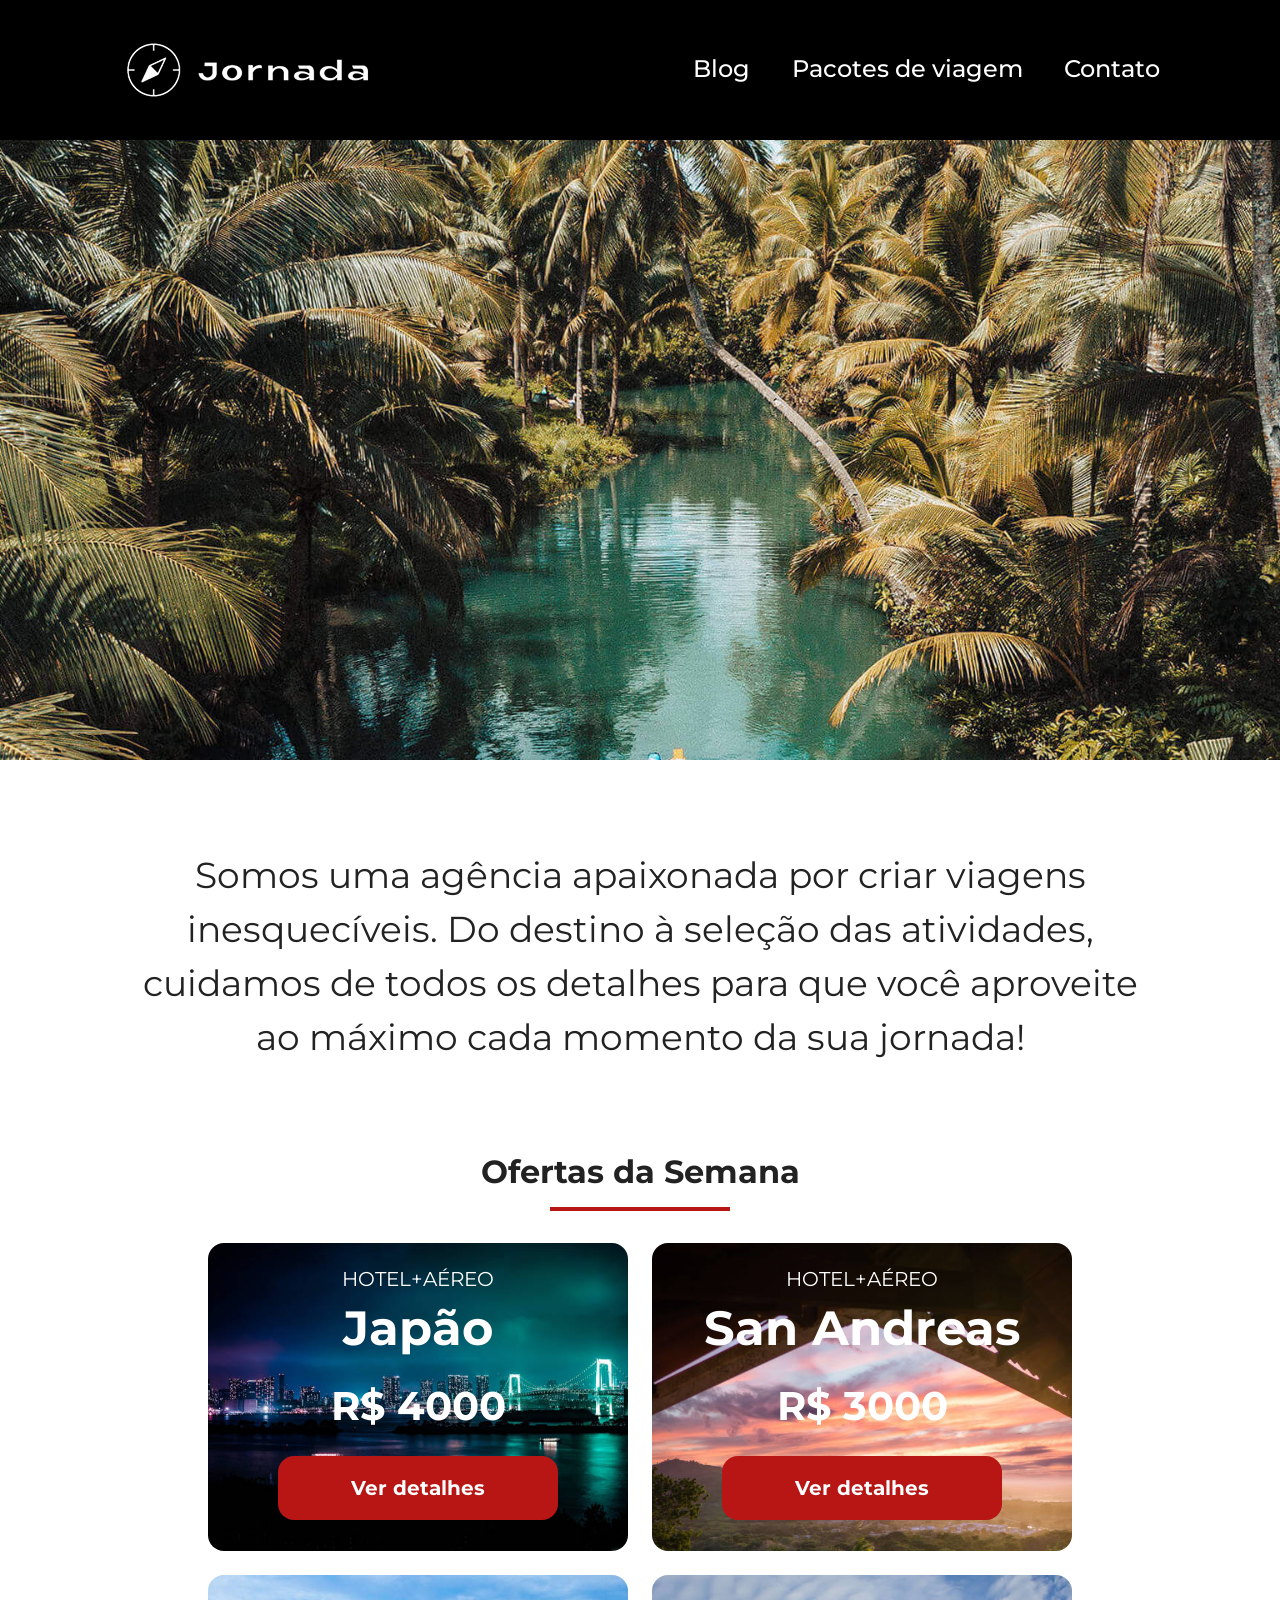
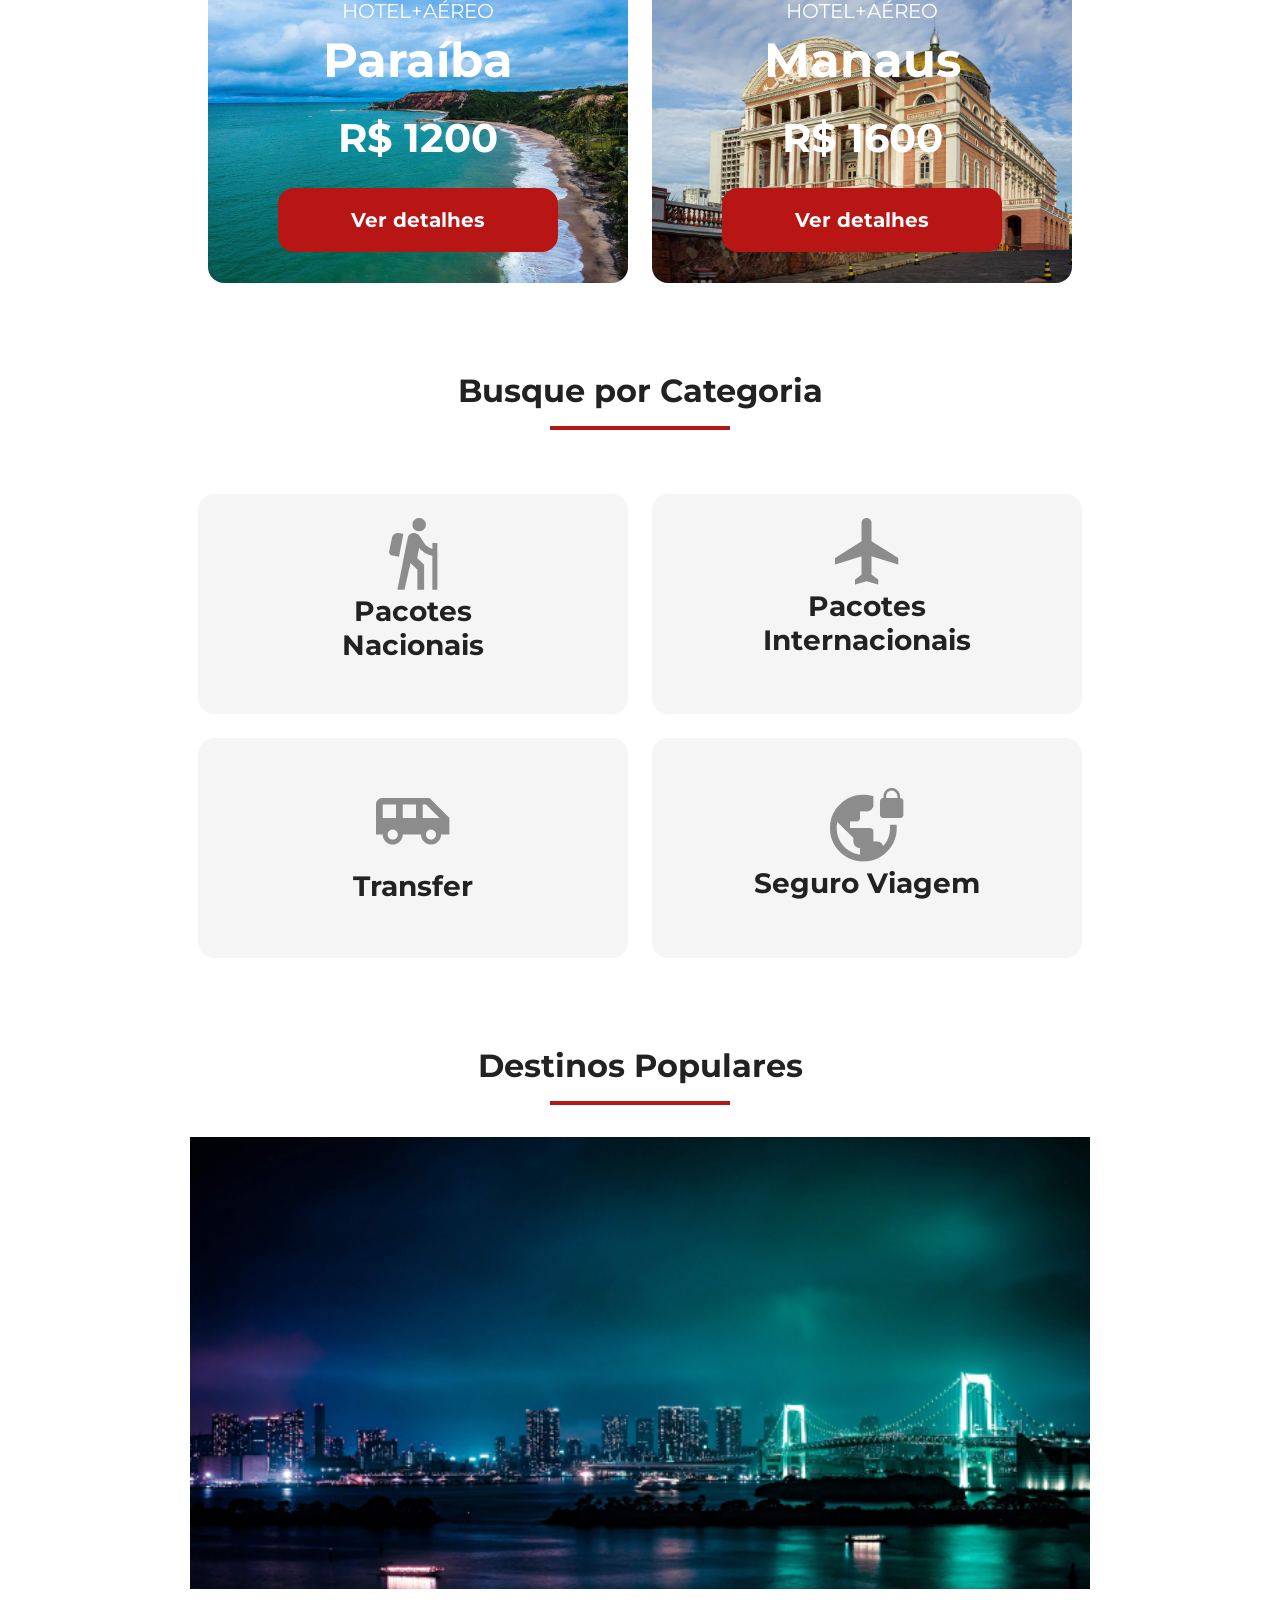
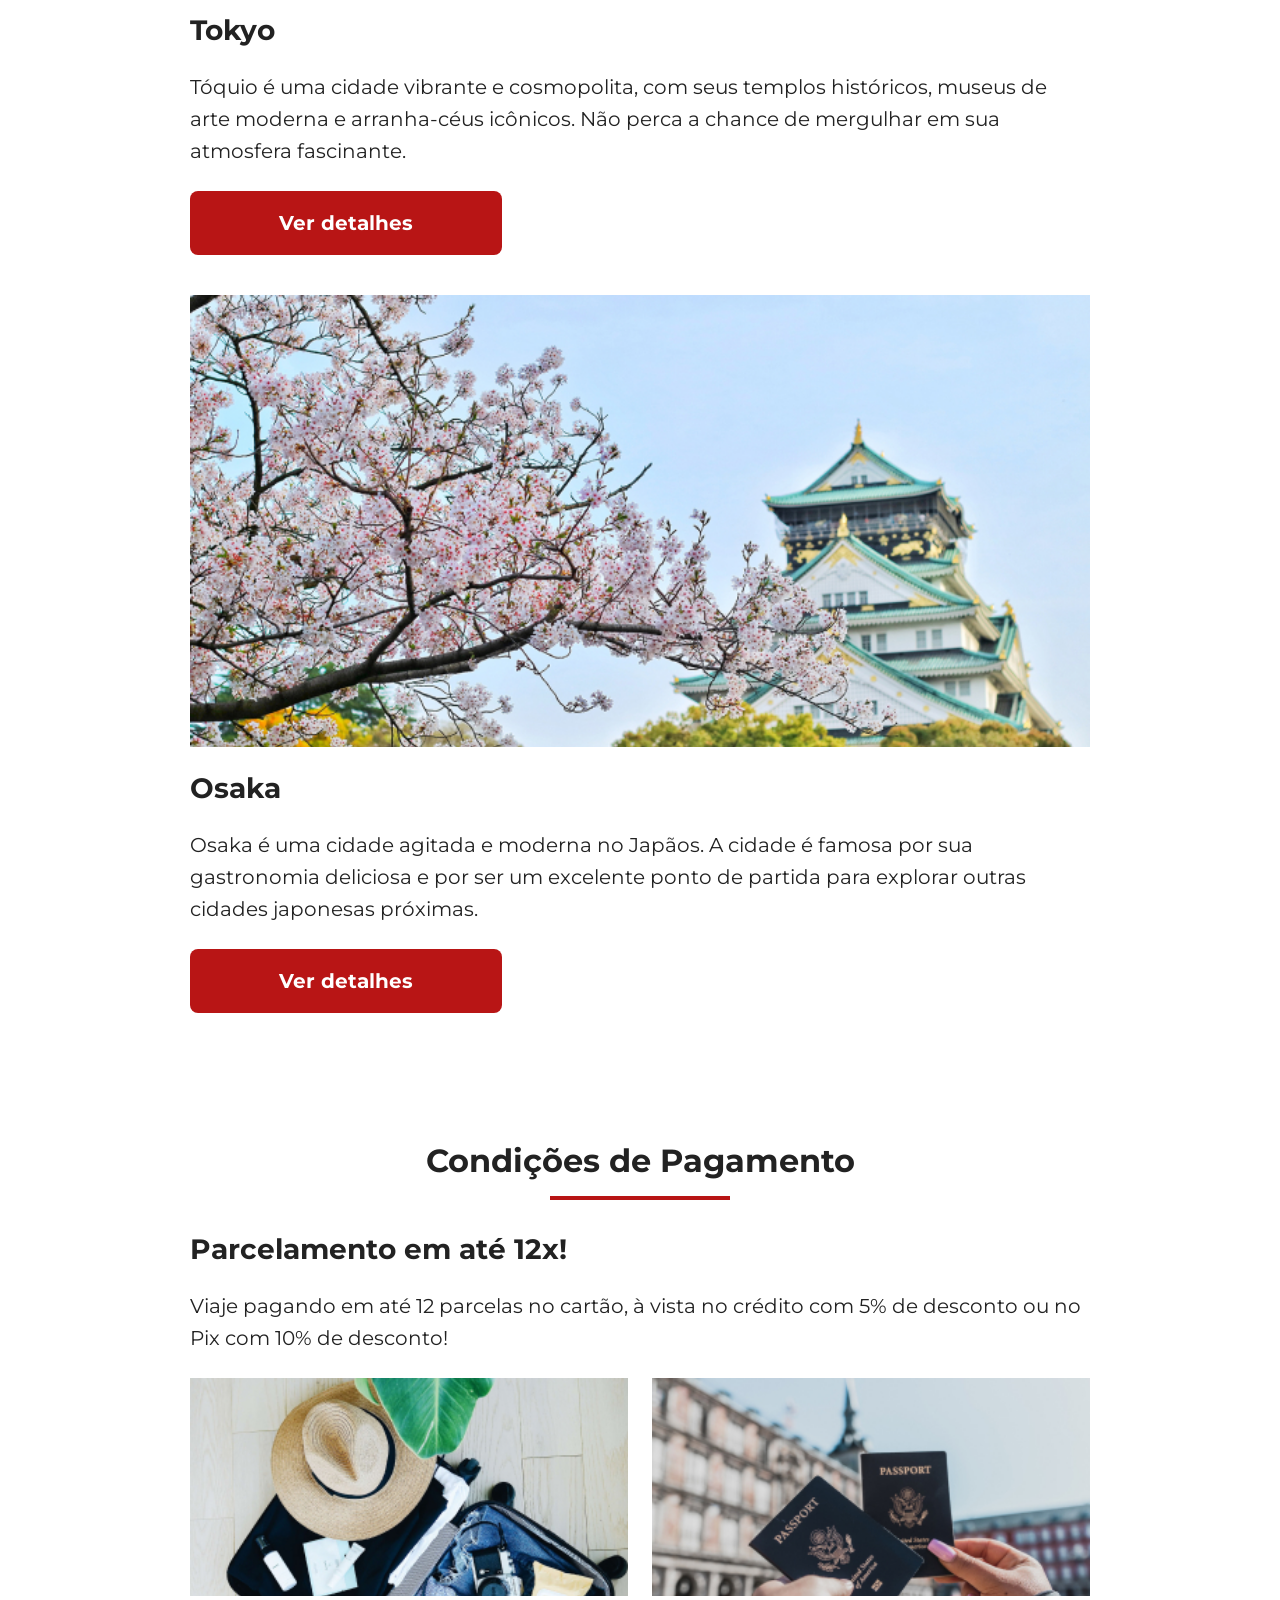
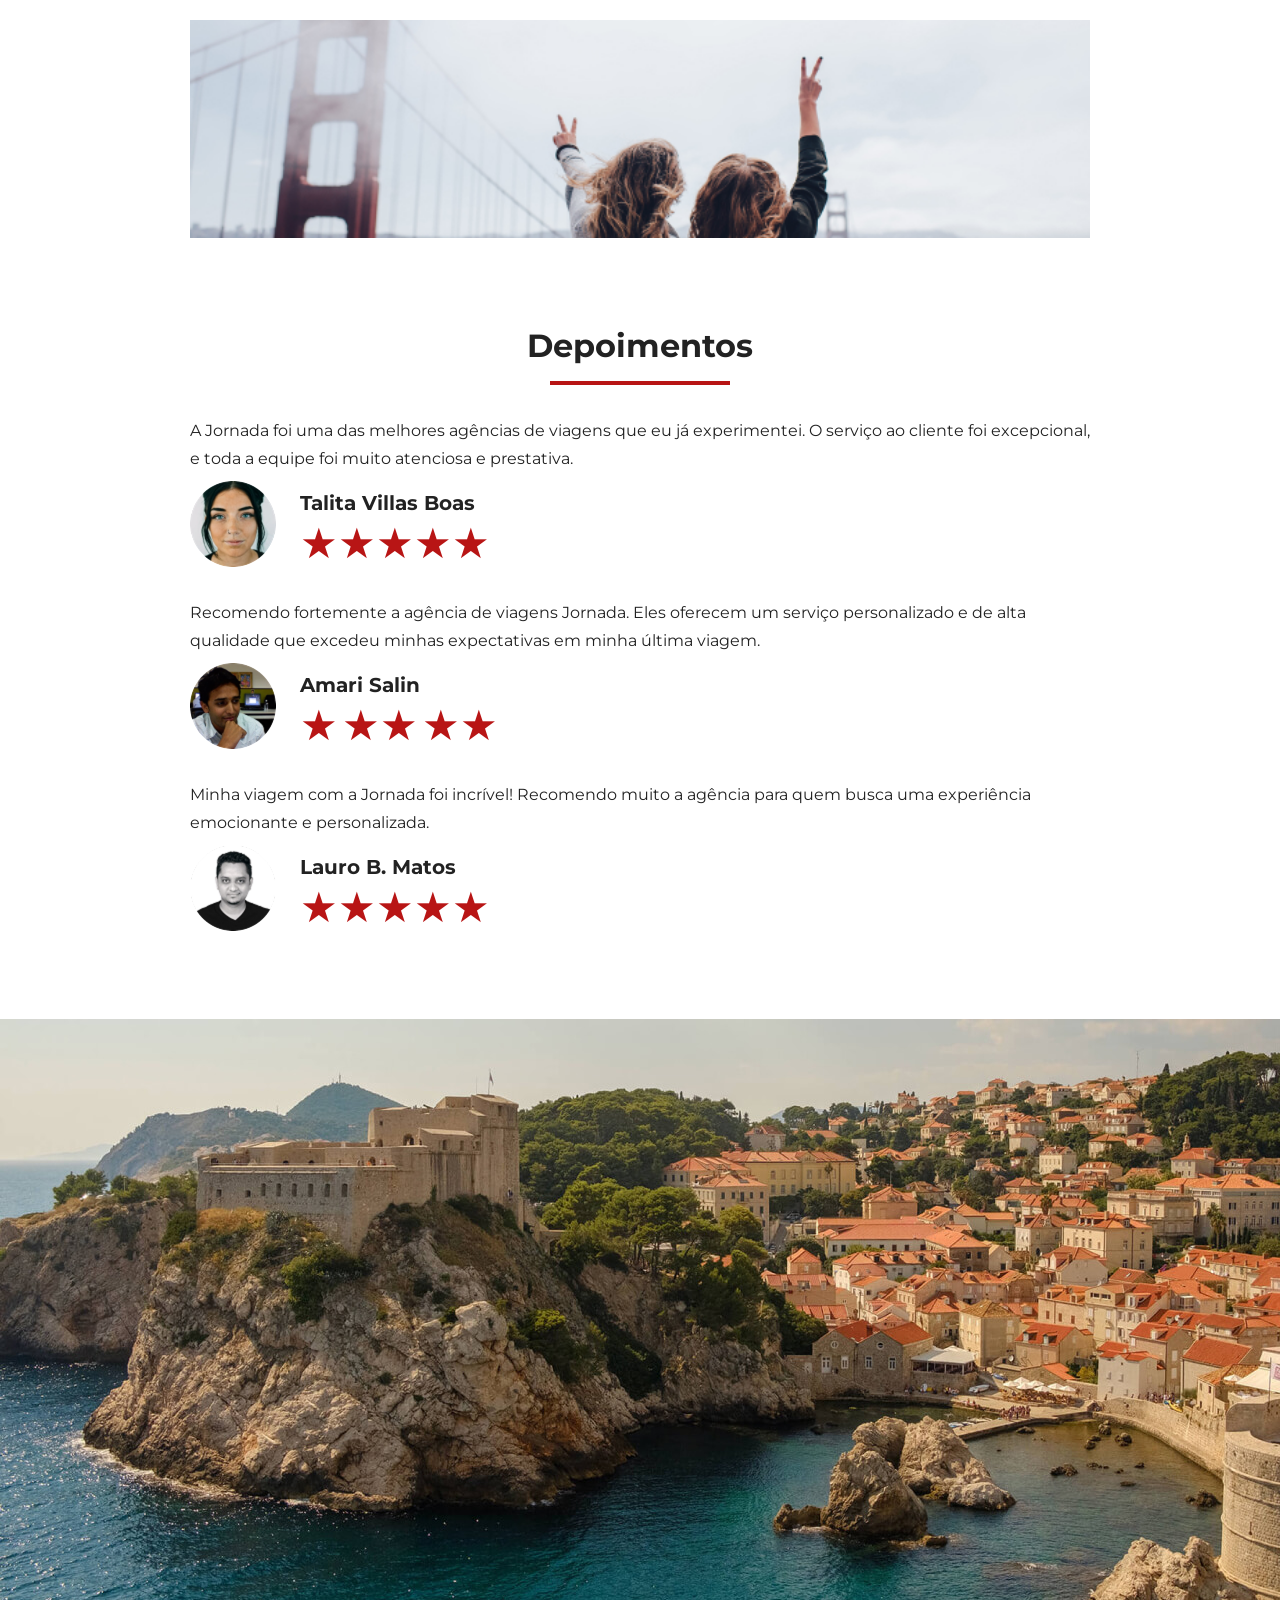
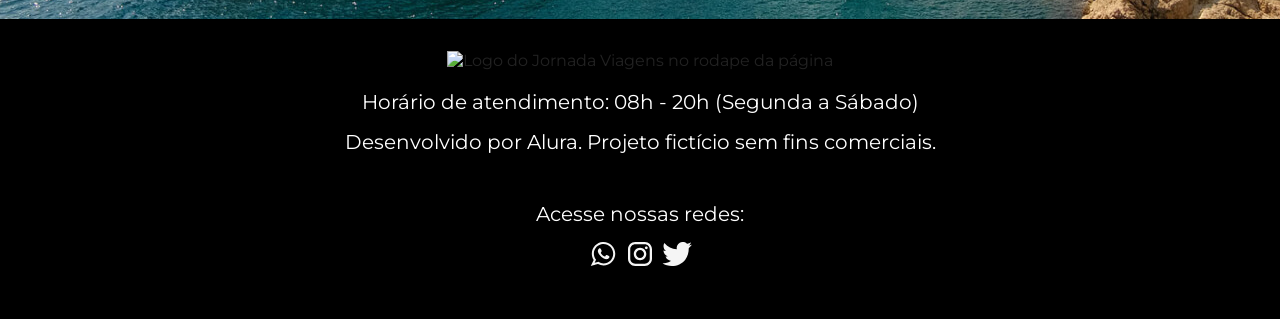
==== index.html @ 5ff38dbf "Adiciona melhorias de acessibilidade" ====
<!doctype html>
<html lang="pt-br">
  <head>
    <meta charset="UTF-8" />
    <meta name="viewport" content="width=device-width, initial-scale=1.0" />
    <link rel="stylesheet" href="./css/style.css" />
    <title>Jornada Viagens</title>
  </head>
  <body>
    <main>    <header class="main-header">
      <a class="logo" href="index.html" title="Voltar para a página inicial">
        <img
          class="img-mobile"
          src="img/bussola-jornada-branca.png"
          alt="Bussola do logo Jornada Viagens na cor branca"
        />
        <img
          class="img-desktop"
          src="img/bussola-texto-jornada-branco.png"
          alt="Logo Jornada Viagens na cor branca"
        />
      </a>
      <div class="navigation-menu">
        <label for="menu"><img src="img/menu.png" alt="menu" /></label>
        <input type="checkbox" id="menu" hidden />
        <nav>
          <ul class="list-links">
            <li>
              <a href="blog.html" target="_blank" title="Acessar Blog">Blog</a>
            </li>
            <li>
              <a
                href="pacotes.html"
                title="Acessar Pacotes de viagem"
                target="_blank"
                >Pacotes de viagem</a
              >
            </li>
            <li>
              <a href="contato.html" title="Acessar contato" target="_blank"
                >Contato</a
              >
            </li>
          </ul>
        </nav>
      </div>
    </header>
    <section class="hero">
      <div class="hero-img"></div>
      <h2>
        Somos uma agência apaixonada por criar viagens inesquecíveis. Do destino
        à seleção das atividades, cuidamos de todos os detalhes para que você
        aproveite ao máximo cada momento da sua jornada!
      </h2>
    </section>
    <section class="offers">
      <div class="section-title">
        <h2>Ofertas da Semana</h2>
        <hr />
      </div>
      <div class="offers-cards">
        <article class="card japao">
          <header>
            <p>HOTEL+AÉREO</p>
            <h3>
              Japão <br />
              <span>R$ 4000</span>
            </h3>
          </header>
          <footer>
            <a href="#" class="button">Ver detalhes</a>
          </footer>
        </article>
        <article class="card san-andreas">
          <header>
            <p>HOTEL+AÉREO</p>
            <h3>
              San Andreas <br />
              <span>R$ 3000</span>
            </h3>
          </header>
          <footer>
            <a href="#" class="button">Ver detalhes</a>
          </footer>
        </article>
        <article class="card paraiba">
          <header>
            <p>HOTEL+AÉREO</p>
            <h3>
              Paraíba<br />
              <span>R$ 1200</span>
            </h3>
          </header>
          <footer>
            <a href="#" class="button">Ver detalhes</a>
          </footer>
        </article>
        <article class="card manaus">
          <header>
            <p>HOTEL+AÉREO</p>
            <h3>
              Manaus<br />
              <span>R$ 1600</span>
            </h3>
          </header>
          <footer>
            <a href="#" class="button">Ver detalhes</a>
          </footer>
        </article>
      </div>
    </section>
    <section class="categories">
      <div class="section-title">
        <h2>Busque por Categoria</h2>
        <hr />
      </div>

      <div class="categories-cards">
        <a
          class="card"
          href="#"
          target="_blank"
          title="Busque pela categoria Pacotes Nacionais"
        >
          <img
            src="img/icone-nacionais.png"
            alt="ícone cinza representando uma pessoa fazendo tracking"
          />
          <h3 class="content-title">
            Pacotes<br />
            Nacionais
          </h3>
        </a>

        <a
          class="card"
          href="#"
          target="_blank"
          title="Busque pela categoria Pacotes Internacionais"
        >
          <img
            src="img/icone-internacionais.png"
            alt="ícone cinza representando um avião"
          />
          <h3 class="content-title">
            Pacotes <br />
            Internacionais
          </h3>
        </a>
        <a
          class="card single-line transfer"
          href="#"
          target="_blank"
          title="Busque pela categoria Transfer"
        >
          <img
            src="img/icone-transfer.png"
            alt="ícone cinza representando um ônibus"
          />
          <h3 class="content-title">Transfer</h3>
        </a>
        <a
          class="card single-line"
          href="#"
          target="_blank"
          title="Busque pela categoria Seguro Viagem"
        >
          <img
            src="img/icone-seguro.png"
            alt="ícone cinza representando o planeta terra com um cadeado"
          />
          <h3 class="content-title">Seguro Viagem</h3>
        </a>
      </div>
    </section>
    <section class="destinations">
      <div class="section-title">
        <h2>Destinos Populares</h2>
        <hr />
      </div>
      <div class="destination-items">
        <article class="item">
          <header>
            <div class="img-item tokyo"></div>
            <h3 class="content-title">Tokyo</h3>
          </header>
          <p class="content-text">
            Tóquio é uma cidade vibrante e cosmopolita, com seus templos
            históricos, museus de arte moderna e arranha-céus icônicos. Não
            perca a chance de mergulhar em sua atmosfera fascinante.
          </p>
          <footer>
            <a
              href=""
              class="button"
              target="_blank"
              title="Veja mais detalhes do destino Tokyo"
              >Ver detalhes</a
            >
          </footer>
        </article>
        <article class="item">
          <header>
            <div class="img-item osaka"></div>
            <h3>Osaka</h3>
          </header>
          <p>
            Osaka é uma cidade agitada e moderna no Japãos. A cidade é famosa
            por sua gastronomia deliciosa e por ser um excelente ponto de
            partida para explorar outras cidades japonesas próximas.
          </p>
          <footer>
            <a
              href=""
              class="button"
              target="_blank"
              title="Veja mais detalhes do destino Osaka"
              >Ver detalhes</a
            >
          </footer>
        </article>
      </div>
    </section>
    <section class="payments">
      <div class="section-title">
        <h2>Condições de Pagamento</h2>
        <hr />
      </div>

      <div class="content-container">
        <div class="text-content">
          <h3 class="content-title">Parcelamento em até 12x!</h3>
          <p class="content-text">
            Viaje pagando em até 12 parcelas no cartão, à vista no crédito com
            5% de desconto ou no Pix com 10% de desconto!
          </p>
        </div>

        <div class="image-gallery">
          <div class="image first"></div>
          <div class="image second"></div>
          <div class="image thirdy colspan-2"></div>
        </div>
      </div>
    </section>
    <section class="testimonial">
      <div class="section-title">
        <h2>Depoimentos</h2>
        <hr />
      </div>

      <div class="testimonial-container">
        <article>
          <header>
            <p>
              A Jornada foi uma das melhores agências de viagens que eu já
              experimentei. O serviço ao cliente foi excepcional, e toda a
              equipe foi muito atenciosa e prestativa.
            </p>
          </header>
          <footer>
            <img
              src="img/avatar-talita.png"
              alt="Imagem de perfil da cliente Talita Villas Boas"
            />
            <div class="profile-content">
              <h3>Talita Villas Boas</h3>
              <div class="rating">
                <span class="star">★</span><span class="star">★</span
                ><span class="star">★</span><span class="star">★</span
                ><span class="star">★</span>
              </div>
            </div>
          </footer>
        </article>
        <article>
          <header>
            <p>
              Recomendo fortemente a agência de viagens Jornada. Eles oferecem
              um serviço personalizado e de alta qualidade que excedeu minhas
              expectativas em minha última viagem.
            </p>
          </header>
          <footer>
            <img
              src="img/avatar-amari.png"
              alt="Imagem de perfil do cliente Amari Salin"
            />
            <div class="profile-content">
              <h3>Amari Salin</h3>
              <div class="rating">
                <span class="star">★</span>
                <span class="star">★</span><span class="star">★</span>
                <span class="star">★</span><span class="star">★</span>
              </div>
            </div>
          </footer>
        </article>
        <article>
          <header>
            <p>
              Minha viagem com a Jornada foi incrível! Recomendo muito a agência
              para quem busca uma experiência emocionante e personalizada.
            </p>
          </header>
          <footer>
            <img
              src="img/avatar-lauro.png"
              alt="Imagem de perfil do cliente Lauro B. Matos"
            />
            <div class="profile-content">
              <h3>Lauro B. Matos</h3>
              <div class="rating">
                <span class="star">★</span><span class="star">★</span
                ><span class="star">★</span><span class="star">★</span
                ><span class="star">★</span>
              </div>
            </div>
          </footer>
        </article>
      </div>
    </section>
    <section class="bottom-hero">
      <div class="hero-img"></div>
    </section></main>

    <footer class="main-footer">
      <div class="footer-content">
        <img
          src="../jornada-viagens/img/footer-logo.png"
          alt="Logo do Jornada Viagens no rodape da página"
        />
        <p>Horário de atendimento: 08h - 20h (Segunda a Sábado)</p>
        <p>Desenvolvido por Alura. Projeto fictício sem fins comerciais.</p>
      </div>
      <div class="footer-social">
        <p>Acesse nossas redes:</p>
        <p>
          <a href="#" target="_blank" title="Entre em contato através do Whatsapp do Jornada Viagens""
            ><img
              src="img/icone-whatsapp.svg"
              alt="Icone do Whatsapp na cor branca"
          /></a>
          <a href="#" target="_blank" title="Acesse o Instagram do Jornada Viagens"
            ><img
              src="img/icone-instagram.svg"
              alt="Icone do Instagram na cor branca"
          /></a>
          <a href="#" target="_blank" title="Acesse o Twitter do Jornada Viagens"
            ><img
              src="img/icone-twitter.svg"
              alt="Icone do Twitter na cor branca"
          /></a>
        </p>
      </div>
    </footer>
  </body>
</html>
---- css/style.css ----
@import url(global.css);
@import url(header.css);
@import url(hero.css);
@import url(offers.css);
@import url(categories.css);
@import url(destinations.css);
@import url(payments.css);
@import url(testimonials.css);
@import url(footer.css);
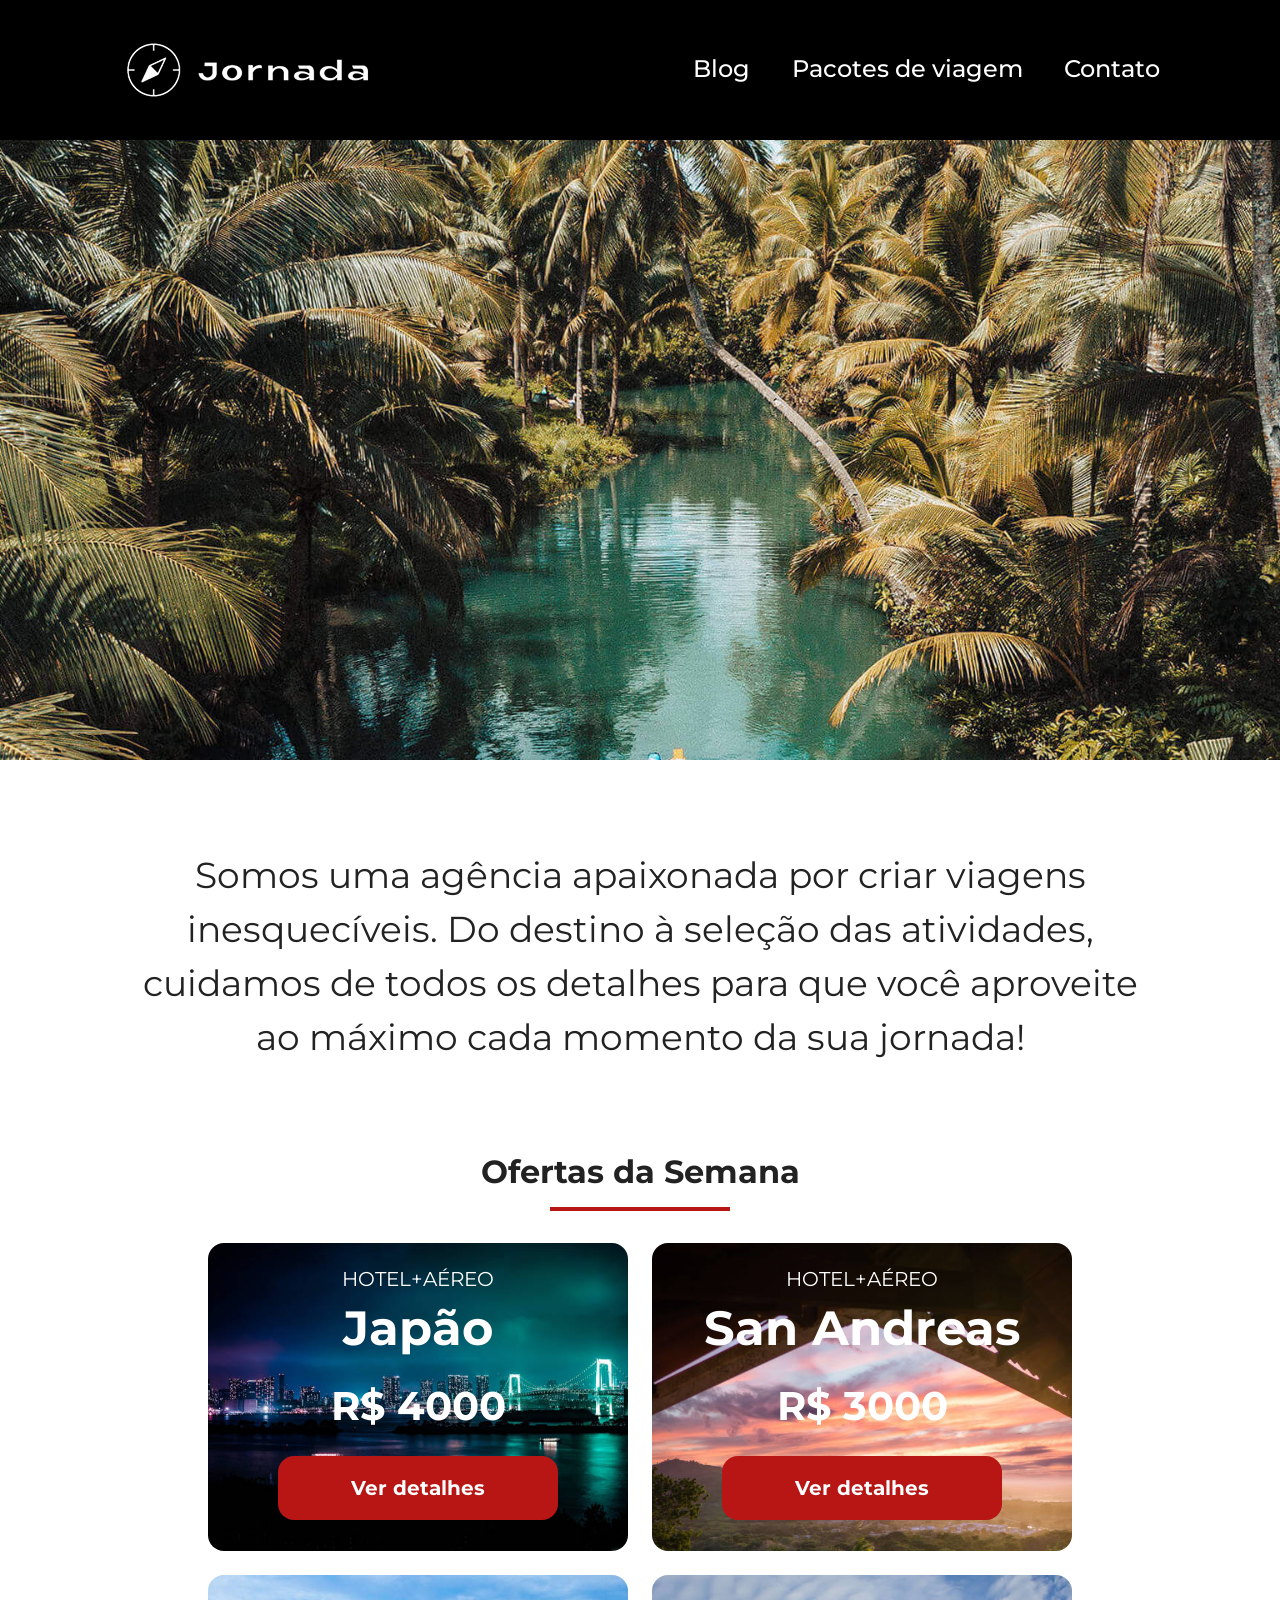
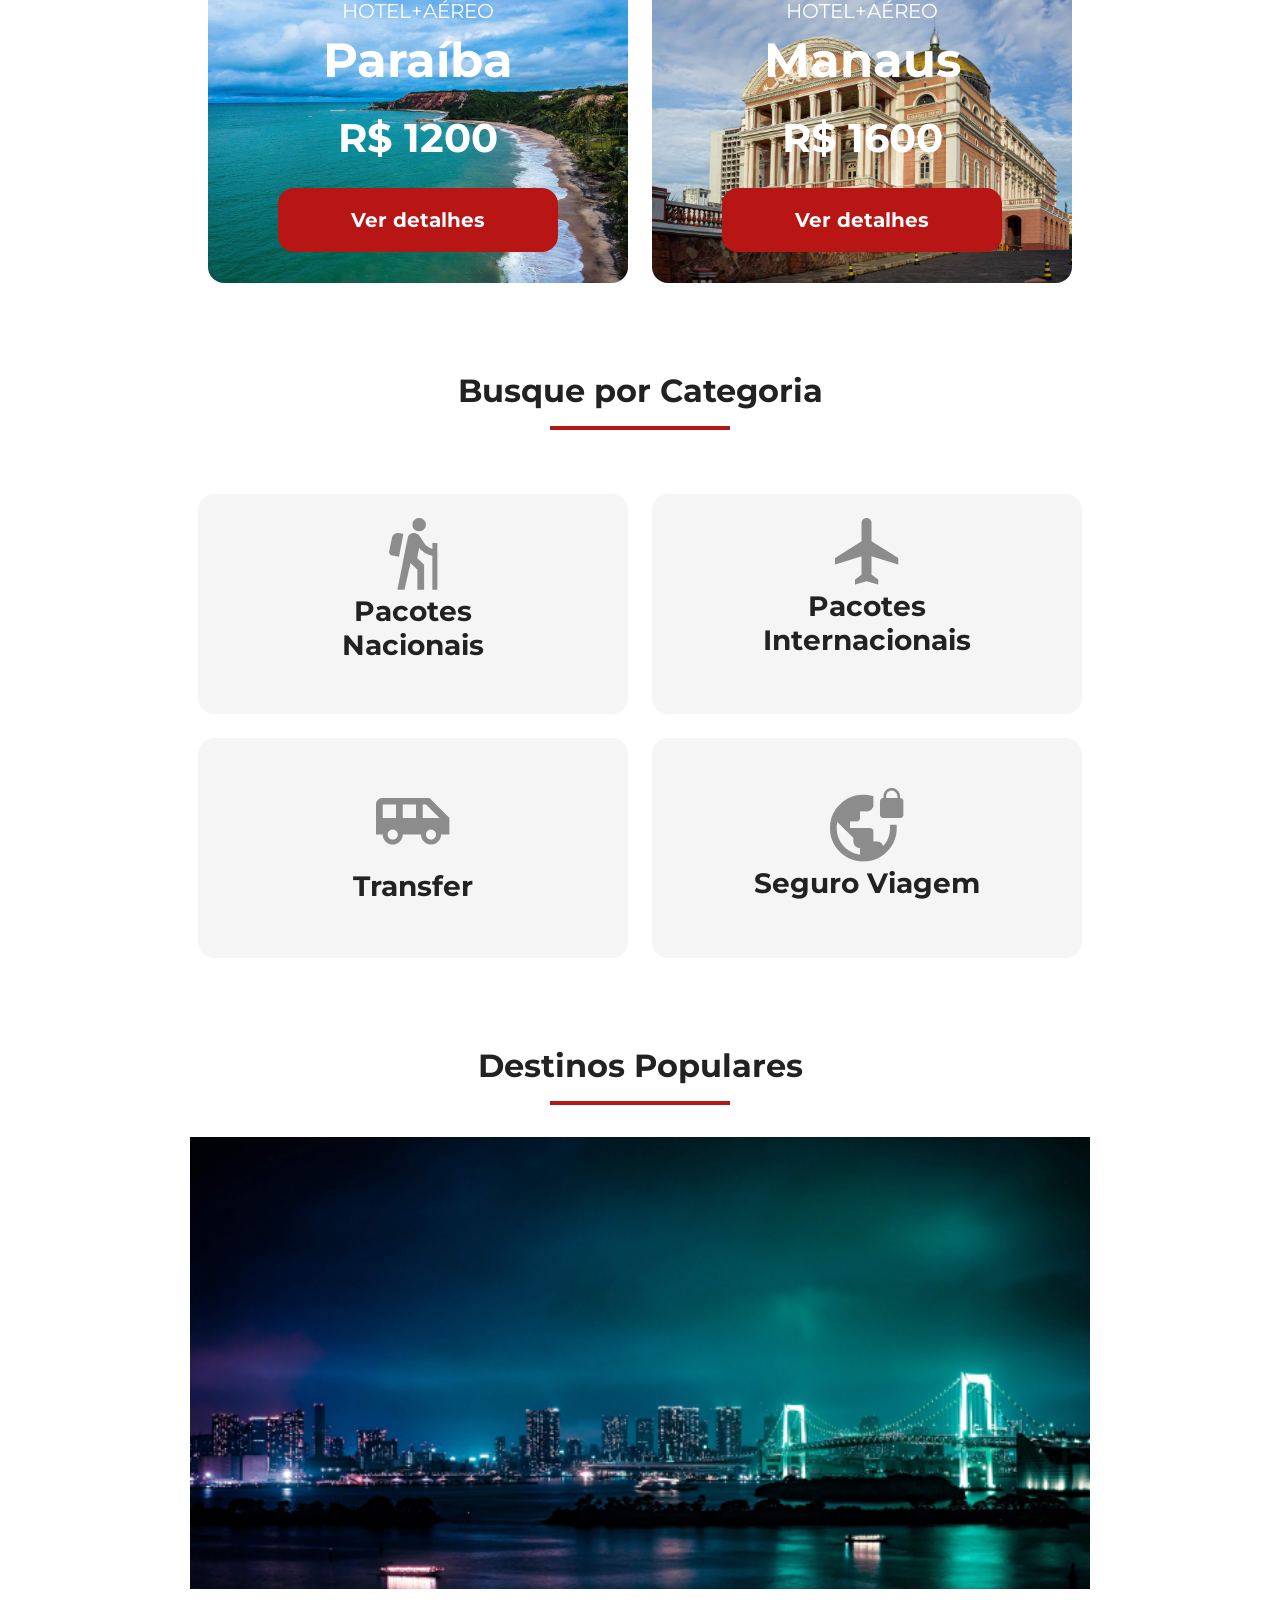
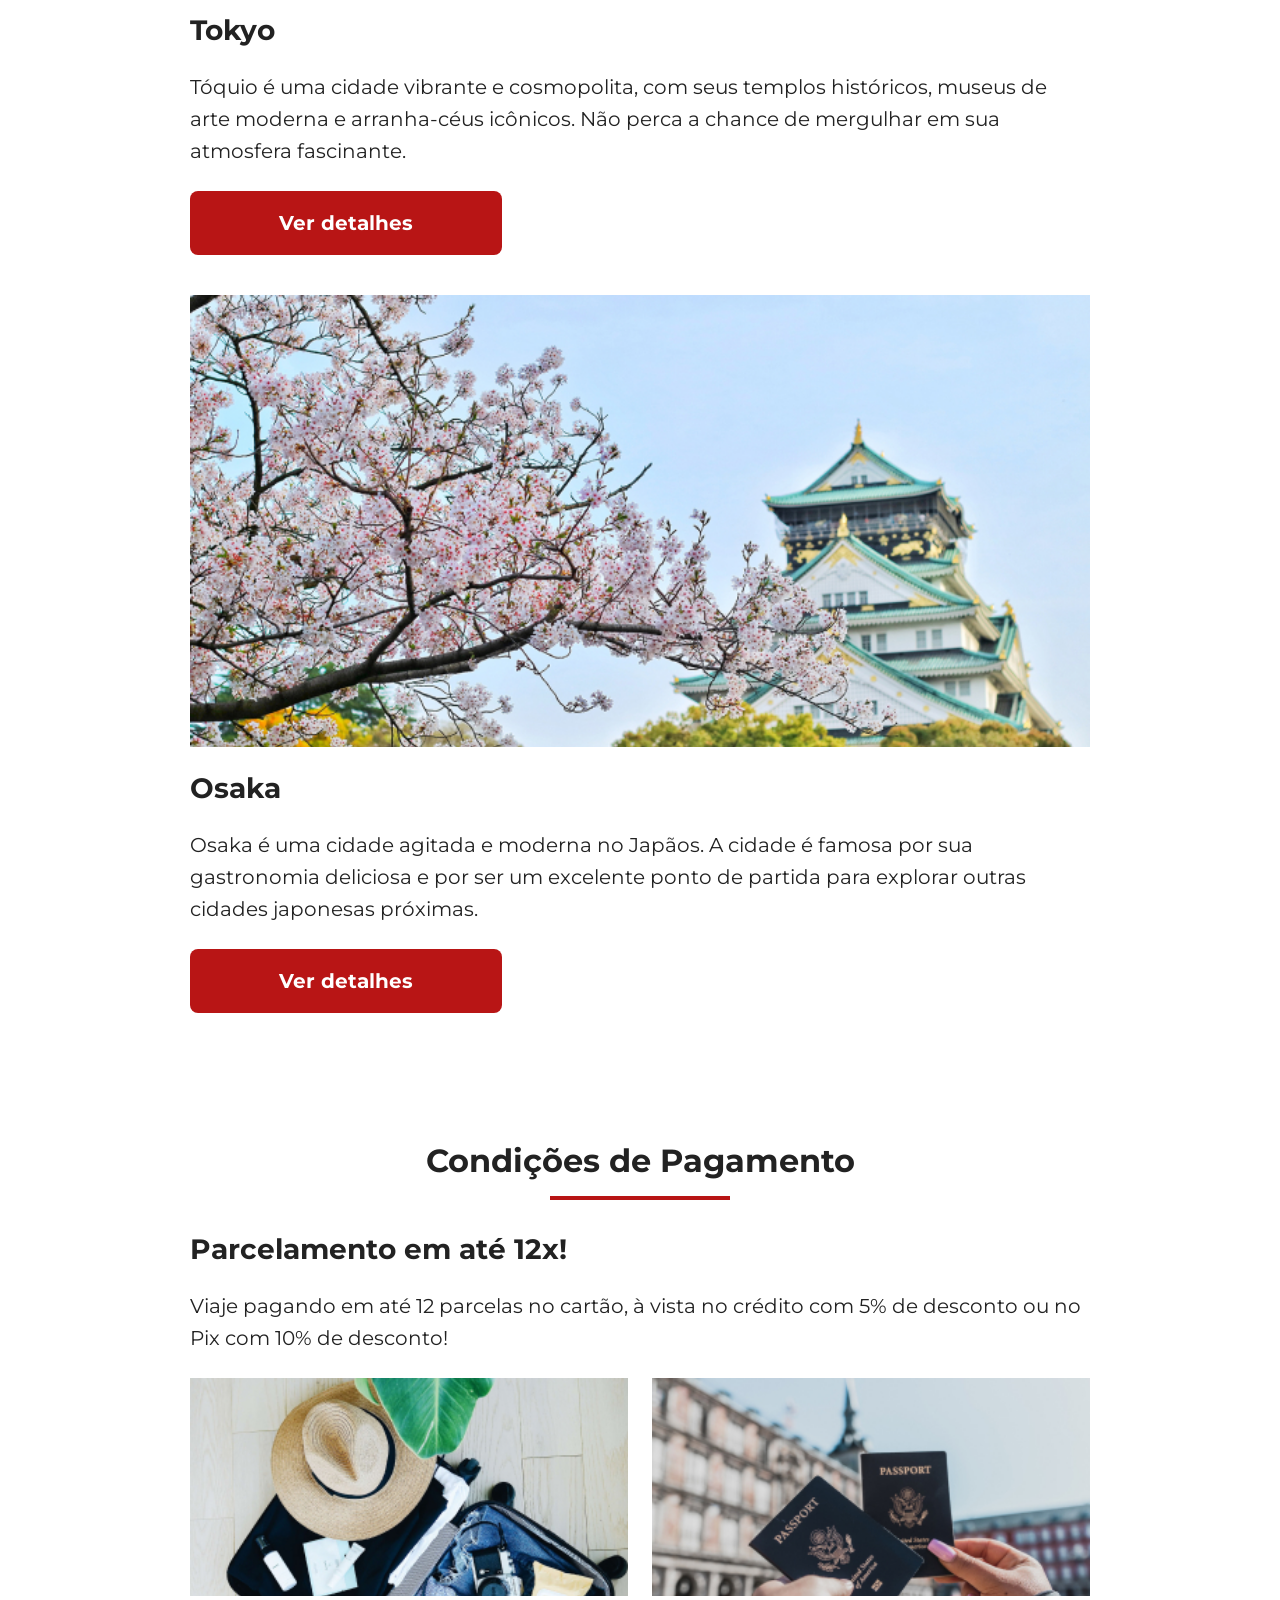
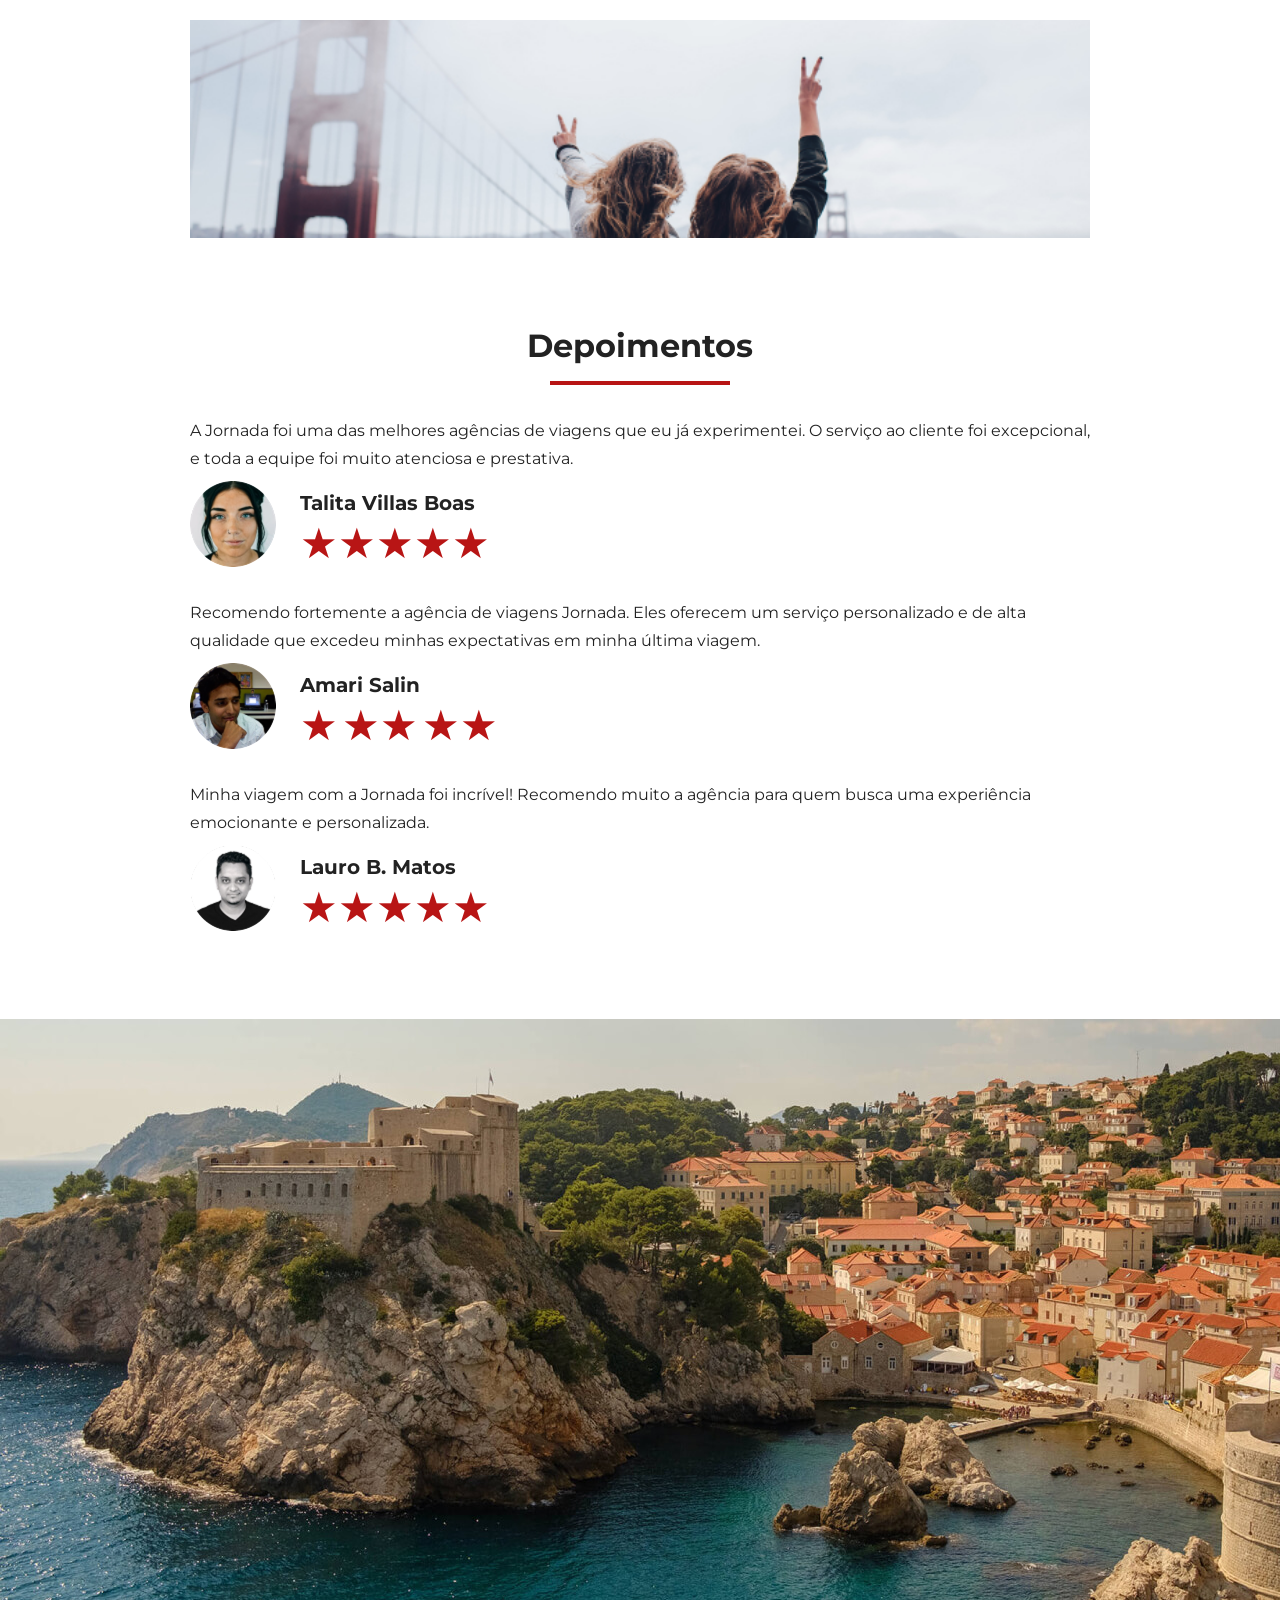
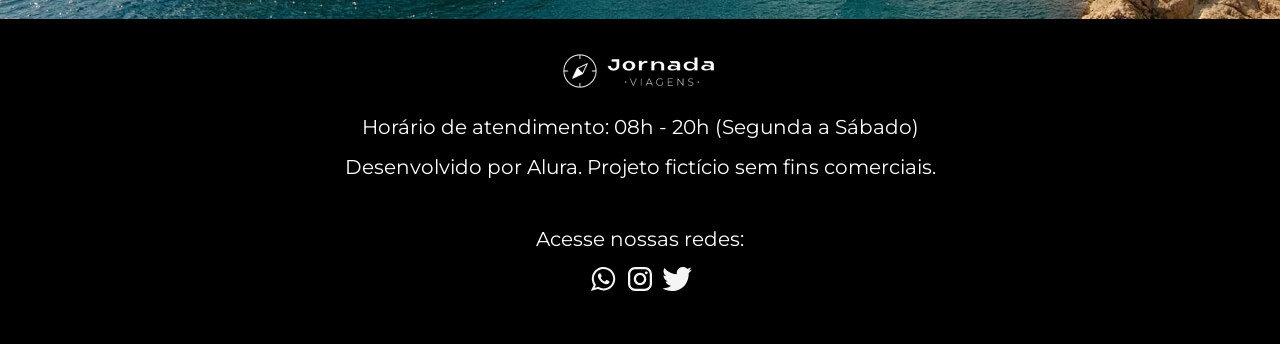
==== commit c914d889: "Corrige url da logo do footer" ====
--- a/index.html
+++ b/index.html
@@ -3,331 +3,352 @@
   <head>
     <meta charset="UTF-8" />
     <meta name="viewport" content="width=device-width, initial-scale=1.0" />
+    <meta
+      name="description"
+      content="Jornada Viagens, uma agência apaixonada por criar viagens inesquecíveis."
+    />
+    <meta name="og:title" content="Jornada Viagens" />
+    <meta
+      name="og:description"
+      content="Jornada Viagens, uma agência apaixonada por criar viagens inesquecíveis."
+    />
+    <meta
+      name="og:image"
+      content="https://leont7.github.io/jornada-viagens/img/footer-logo.png"
+    />
+    <meta name="og:type" content="website" />
+    <meta name="og:url" content="https://leont7.github.io/jornada-viagens" />
+    <link rel="icon" href="favico.svg" type="xml/svg" />
     <link rel="stylesheet" href="./css/style.css" />
     <title>Jornada Viagens</title>
   </head>
   <body>
-    <main>    <header class="main-header">
-      <a class="logo" href="index.html" title="Voltar para a página inicial">
-        <img
-          class="img-mobile"
-          src="img/bussola-jornada-branca.png"
-          alt="Bussola do logo Jornada Viagens na cor branca"
-        />
-        <img
-          class="img-desktop"
-          src="img/bussola-texto-jornada-branco.png"
-          alt="Logo Jornada Viagens na cor branca"
-        />
-      </a>
-      <div class="navigation-menu">
-        <label for="menu"><img src="img/menu.png" alt="menu" /></label>
-        <input type="checkbox" id="menu" hidden />
-        <nav>
-          <ul class="list-links">
-            <li>
-              <a href="blog.html" target="_blank" title="Acessar Blog">Blog</a>
-            </li>
-            <li>
+    <main>
+      <header class="main-header">
+        <a class="logo" href="index.html" title="Voltar para a página inicial">
+          <img
+            class="img-mobile"
+            src="img/bussola-jornada-branca.png"
+            alt="Bussola do logo Jornada Viagens na cor branca"
+          />
+          <img
+            class="img-desktop"
+            src="img/bussola-texto-jornada-branco.png"
+            alt="Logo Jornada Viagens na cor branca"
+          />
+        </a>
+        <div class="navigation-menu">
+          <label for="menu"><img src="img/menu.png" alt="menu" /></label>
+          <input type="checkbox" id="menu" hidden />
+          <nav>
+            <ul class="list-links">
+              <li>
+                <a href="blog.html" target="_blank" title="Acessar Blog"
+                  >Blog</a
+                >
+              </li>
+              <li>
+                <a
+                  href="pacotes.html"
+                  title="Acessar Pacotes de viagem"
+                  target="_blank"
+                  >Pacotes de viagem</a
+                >
+              </li>
+              <li>
+                <a href="contato.html" title="Acessar contato" target="_blank"
+                  >Contato</a
+                >
+              </li>
+            </ul>
+          </nav>
+        </div>
+      </header>
+      <section class="hero">
+        <div class="hero-img"></div>
+        <h2>
+          Somos uma agência apaixonada por criar viagens inesquecíveis. Do
+          destino à seleção das atividades, cuidamos de todos os detalhes para
+          que você aproveite ao máximo cada momento da sua jornada!
+        </h2>
+      </section>
+      <section class="offers">
+        <div class="section-title">
+          <h2>Ofertas da Semana</h2>
+          <hr />
+        </div>
+        <div class="offers-cards">
+          <article class="card japao">
+            <header>
+              <p>HOTEL+AÉREO</p>
+              <h3>
+                Japão <br />
+                <span>R$ 4000</span>
+              </h3>
+            </header>
+            <footer>
+              <a href="#" class="button">Ver detalhes</a>
+            </footer>
+          </article>
+          <article class="card san-andreas">
+            <header>
+              <p>HOTEL+AÉREO</p>
+              <h3>
+                San Andreas <br />
+                <span>R$ 3000</span>
+              </h3>
+            </header>
+            <footer>
+              <a href="#" class="button">Ver detalhes</a>
+            </footer>
+          </article>
+          <article class="card paraiba">
+            <header>
+              <p>HOTEL+AÉREO</p>
+              <h3>
+                Paraíba<br />
+                <span>R$ 1200</span>
+              </h3>
+            </header>
+            <footer>
+              <a href="#" class="button">Ver detalhes</a>
+            </footer>
+          </article>
+          <article class="card manaus">
+            <header>
+              <p>HOTEL+AÉREO</p>
+              <h3>
+                Manaus<br />
+                <span>R$ 1600</span>
+              </h3>
+            </header>
+            <footer>
+              <a href="#" class="button">Ver detalhes</a>
+            </footer>
+          </article>
+        </div>
+      </section>
+      <section class="categories">
+        <div class="section-title">
+          <h2>Busque por Categoria</h2>
+          <hr />
+        </div>
+
+        <div class="categories-cards">
+          <a
+            class="card"
+            href="#"
+            target="_blank"
+            title="Busque pela categoria Pacotes Nacionais"
+          >
+            <img
+              src="img/icone-nacionais.png"
+              alt="ícone cinza representando uma pessoa fazendo tracking"
+            />
+            <h3 class="content-title">
+              Pacotes<br />
+              Nacionais
+            </h3>
+          </a>
+
+          <a
+            class="card"
+            href="#"
+            target="_blank"
+            title="Busque pela categoria Pacotes Internacionais"
+          >
+            <img
+              src="img/icone-internacionais.png"
+              alt="ícone cinza representando um avião"
+            />
+            <h3 class="content-title">
+              Pacotes <br />
+              Internacionais
+            </h3>
+          </a>
+          <a
+            class="card single-line transfer"
+            href="#"
+            target="_blank"
+            title="Busque pela categoria Transfer"
+          >
+            <img
+              src="img/icone-transfer.png"
+              alt="ícone cinza representando um ônibus"
+            />
+            <h3 class="content-title">Transfer</h3>
+          </a>
+          <a
+            class="card single-line"
+            href="#"
+            target="_blank"
+            title="Busque pela categoria Seguro Viagem"
+          >
+            <img
+              src="img/icone-seguro.png"
+              alt="ícone cinza representando o planeta terra com um cadeado"
+            />
+            <h3 class="content-title">Seguro Viagem</h3>
+          </a>
+        </div>
+      </section>
+      <section class="destinations">
+        <div class="section-title">
+          <h2>Destinos Populares</h2>
+          <hr />
+        </div>
+        <div class="destination-items">
+          <article class="item">
+            <header>
+              <div class="img-item tokyo"></div>
+              <h3 class="content-title">Tokyo</h3>
+            </header>
+            <p class="content-text">
+              Tóquio é uma cidade vibrante e cosmopolita, com seus templos
+              históricos, museus de arte moderna e arranha-céus icônicos. Não
+              perca a chance de mergulhar em sua atmosfera fascinante.
+            </p>
+            <footer>
               <a
-                href="pacotes.html"
-                title="Acessar Pacotes de viagem"
+                href=""
+                class="button"
                 target="_blank"
-                >Pacotes de viagem</a
+                title="Veja mais detalhes do destino Tokyo"
+                >Ver detalhes</a
               >
-            </li>
-            <li>
-              <a href="contato.html" title="Acessar contato" target="_blank"
-                >Contato</a
+            </footer>
+          </article>
+          <article class="item">
+            <header>
+              <div class="img-item osaka"></div>
+              <h3>Osaka</h3>
+            </header>
+            <p>
+              Osaka é uma cidade agitada e moderna no Japãos. A cidade é famosa
+              por sua gastronomia deliciosa e por ser um excelente ponto de
+              partida para explorar outras cidades japonesas próximas.
+            </p>
+            <footer>
+              <a
+                href=""
+                class="button"
+                target="_blank"
+                title="Veja mais detalhes do destino Osaka"
+                >Ver detalhes</a
               >
-            </li>
-          </ul>
-        </nav>
-      </div>
-    </header>
-    <section class="hero">
-      <div class="hero-img"></div>
-      <h2>
-        Somos uma agência apaixonada por criar viagens inesquecíveis. Do destino
-        à seleção das atividades, cuidamos de todos os detalhes para que você
-        aproveite ao máximo cada momento da sua jornada!
-      </h2>
-    </section>
-    <section class="offers">
-      <div class="section-title">
-        <h2>Ofertas da Semana</h2>
-        <hr />
-      </div>
-      <div class="offers-cards">
-        <article class="card japao">
-          <header>
-            <p>HOTEL+AÉREO</p>
-            <h3>
-              Japão <br />
-              <span>R$ 4000</span>
-            </h3>
-          </header>
-          <footer>
-            <a href="#" class="button">Ver detalhes</a>
-          </footer>
-        </article>
-        <article class="card san-andreas">
-          <header>
-            <p>HOTEL+AÉREO</p>
-            <h3>
-              San Andreas <br />
-              <span>R$ 3000</span>
-            </h3>
-          </header>
-          <footer>
-            <a href="#" class="button">Ver detalhes</a>
-          </footer>
-        </article>
-        <article class="card paraiba">
-          <header>
-            <p>HOTEL+AÉREO</p>
-            <h3>
-              Paraíba<br />
-              <span>R$ 1200</span>
-            </h3>
-          </header>
-          <footer>
-            <a href="#" class="button">Ver detalhes</a>
-          </footer>
-        </article>
-        <article class="card manaus">
-          <header>
-            <p>HOTEL+AÉREO</p>
-            <h3>
-              Manaus<br />
-              <span>R$ 1600</span>
-            </h3>
-          </header>
-          <footer>
-            <a href="#" class="button">Ver detalhes</a>
-          </footer>
-        </article>
-      </div>
-    </section>
-    <section class="categories">
-      <div class="section-title">
-        <h2>Busque por Categoria</h2>
-        <hr />
-      </div>
-
-      <div class="categories-cards">
-        <a
-          class="card"
-          href="#"
-          target="_blank"
-          title="Busque pela categoria Pacotes Nacionais"
-        >
-          <img
-            src="img/icone-nacionais.png"
-            alt="ícone cinza representando uma pessoa fazendo tracking"
-          />
-          <h3 class="content-title">
-            Pacotes<br />
-            Nacionais
-          </h3>
-        </a>
-
-        <a
-          class="card"
-          href="#"
-          target="_blank"
-          title="Busque pela categoria Pacotes Internacionais"
-        >
-          <img
-            src="img/icone-internacionais.png"
-            alt="ícone cinza representando um avião"
-          />
-          <h3 class="content-title">
-            Pacotes <br />
-            Internacionais
-          </h3>
-        </a>
-        <a
-          class="card single-line transfer"
-          href="#"
-          target="_blank"
-          title="Busque pela categoria Transfer"
-        >
-          <img
-            src="img/icone-transfer.png"
-            alt="ícone cinza representando um ônibus"
-          />
-          <h3 class="content-title">Transfer</h3>
-        </a>
-        <a
-          class="card single-line"
-          href="#"
-          target="_blank"
-          title="Busque pela categoria Seguro Viagem"
-        >
-          <img
-            src="img/icone-seguro.png"
-            alt="ícone cinza representando o planeta terra com um cadeado"
-          />
-          <h3 class="content-title">Seguro Viagem</h3>
-        </a>
-      </div>
-    </section>
-    <section class="destinations">
-      <div class="section-title">
-        <h2>Destinos Populares</h2>
-        <hr />
-      </div>
-      <div class="destination-items">
-        <article class="item">
-          <header>
-            <div class="img-item tokyo"></div>
-            <h3 class="content-title">Tokyo</h3>
-          </header>
-          <p class="content-text">
-            Tóquio é uma cidade vibrante e cosmopolita, com seus templos
-            históricos, museus de arte moderna e arranha-céus icônicos. Não
-            perca a chance de mergulhar em sua atmosfera fascinante.
-          </p>
-          <footer>
-            <a
-              href=""
-              class="button"
-              target="_blank"
-              title="Veja mais detalhes do destino Tokyo"
-              >Ver detalhes</a
-            >
-          </footer>
-        </article>
-        <article class="item">
-          <header>
-            <div class="img-item osaka"></div>
-            <h3>Osaka</h3>
-          </header>
-          <p>
-            Osaka é uma cidade agitada e moderna no Japãos. A cidade é famosa
-            por sua gastronomia deliciosa e por ser um excelente ponto de
-            partida para explorar outras cidades japonesas próximas.
-          </p>
-          <footer>
-            <a
-              href=""
-              class="button"
-              target="_blank"
-              title="Veja mais detalhes do destino Osaka"
-              >Ver detalhes</a
-            >
-          </footer>
-        </article>
-      </div>
-    </section>
-    <section class="payments">
-      <div class="section-title">
-        <h2>Condições de Pagamento</h2>
-        <hr />
-      </div>
-
-      <div class="content-container">
-        <div class="text-content">
-          <h3 class="content-title">Parcelamento em até 12x!</h3>
-          <p class="content-text">
-            Viaje pagando em até 12 parcelas no cartão, à vista no crédito com
-            5% de desconto ou no Pix com 10% de desconto!
-          </p>
-        </div>
-
-        <div class="image-gallery">
-          <div class="image first"></div>
-          <div class="image second"></div>
-          <div class="image thirdy colspan-2"></div>
-        </div>
-      </div>
-    </section>
-    <section class="testimonial">
-      <div class="section-title">
-        <h2>Depoimentos</h2>
-        <hr />
-      </div>
-
-      <div class="testimonial-container">
-        <article>
-          <header>
-            <p>
-              A Jornada foi uma das melhores agências de viagens que eu já
-              experimentei. O serviço ao cliente foi excepcional, e toda a
-              equipe foi muito atenciosa e prestativa.
+            </footer>
+          </article>
+        </div>
+      </section>
+      <section class="payments">
+        <div class="section-title">
+          <h2>Condições de Pagamento</h2>
+          <hr />
+        </div>
+
+        <div class="content-container">
+          <div class="text-content">
+            <h3 class="content-title">Parcelamento em até 12x!</h3>
+            <p class="content-text">
+              Viaje pagando em até 12 parcelas no cartão, à vista no crédito com
+              5% de desconto ou no Pix com 10% de desconto!
             </p>
-          </header>
-          <footer>
-            <img
-              src="img/avatar-talita.png"
-              alt="Imagem de perfil da cliente Talita Villas Boas"
-            />
-            <div class="profile-content">
-              <h3>Talita Villas Boas</h3>
-              <div class="rating">
-                <span class="star">★</span><span class="star">★</span
-                ><span class="star">★</span><span class="star">★</span
-                ><span class="star">★</span>
+          </div>
+
+          <div class="image-gallery">
+            <div class="image first"></div>
+            <div class="image second"></div>
+            <div class="image thirdy colspan-2"></div>
+          </div>
+        </div>
+      </section>
+      <section class="testimonial">
+        <div class="section-title">
+          <h2>Depoimentos</h2>
+          <hr />
+        </div>
+
+        <div class="testimonial-container">
+          <article>
+            <header>
+              <p>
+                A Jornada foi uma das melhores agências de viagens que eu já
+                experimentei. O serviço ao cliente foi excepcional, e toda a
+                equipe foi muito atenciosa e prestativa.
+              </p>
+            </header>
+            <footer>
+              <img
+                src="img/avatar-talita.png"
+                alt="Imagem de perfil da cliente Talita Villas Boas"
+              />
+              <div class="profile-content">
+                <h3>Talita Villas Boas</h3>
+                <div class="rating">
+                  <span class="star">★</span><span class="star">★</span
+                  ><span class="star">★</span><span class="star">★</span
+                  ><span class="star">★</span>
+                </div>
               </div>
-            </div>
-          </footer>
-        </article>
-        <article>
-          <header>
-            <p>
-              Recomendo fortemente a agência de viagens Jornada. Eles oferecem
-              um serviço personalizado e de alta qualidade que excedeu minhas
-              expectativas em minha última viagem.
-            </p>
-          </header>
-          <footer>
-            <img
-              src="img/avatar-amari.png"
-              alt="Imagem de perfil do cliente Amari Salin"
-            />
-            <div class="profile-content">
-              <h3>Amari Salin</h3>
-              <div class="rating">
-                <span class="star">★</span>
-                <span class="star">★</span><span class="star">★</span>
-                <span class="star">★</span><span class="star">★</span>
+            </footer>
+          </article>
+          <article>
+            <header>
+              <p>
+                Recomendo fortemente a agência de viagens Jornada. Eles oferecem
+                um serviço personalizado e de alta qualidade que excedeu minhas
+                expectativas em minha última viagem.
+              </p>
+            </header>
+            <footer>
+              <img
+                src="img/avatar-amari.png"
+                alt="Imagem de perfil do cliente Amari Salin"
+              />
+              <div class="profile-content">
+                <h3>Amari Salin</h3>
+                <div class="rating">
+                  <span class="star">★</span>
+                  <span class="star">★</span><span class="star">★</span>
+                  <span class="star">★</span><span class="star">★</span>
+                </div>
               </div>
-            </div>
-          </footer>
-        </article>
-        <article>
-          <header>
-            <p>
-              Minha viagem com a Jornada foi incrível! Recomendo muito a agência
-              para quem busca uma experiência emocionante e personalizada.
-            </p>
-          </header>
-          <footer>
-            <img
-              src="img/avatar-lauro.png"
-              alt="Imagem de perfil do cliente Lauro B. Matos"
-            />
-            <div class="profile-content">
-              <h3>Lauro B. Matos</h3>
-              <div class="rating">
-                <span class="star">★</span><span class="star">★</span
-                ><span class="star">★</span><span class="star">★</span
-                ><span class="star">★</span>
+            </footer>
+          </article>
+          <article>
+            <header>
+              <p>
+                Minha viagem com a Jornada foi incrível! Recomendo muito a
+                agência para quem busca uma experiência emocionante e
+                personalizada.
+              </p>
+            </header>
+            <footer>
+              <img
+                src="img/avatar-lauro.png"
+                alt="Imagem de perfil do cliente Lauro B. Matos"
+              />
+              <div class="profile-content">
+                <h3>Lauro B. Matos</h3>
+                <div class="rating">
+                  <span class="star">★</span><span class="star">★</span
+                  ><span class="star">★</span><span class="star">★</span
+                  ><span class="star">★</span>
+                </div>
               </div>
-            </div>
-          </footer>
-        </article>
-      </div>
-    </section>
-    <section class="bottom-hero">
-      <div class="hero-img"></div>
-    </section></main>
+            </footer>
+          </article>
+        </div>
+      </section>
+      <section class="bottom-hero">
+        <div class="hero-img"></div>
+      </section>
+    </main>
 
     <footer class="main-footer">
       <div class="footer-content">
         <img
-          src="../jornada-viagens/img/footer-logo.png"
+          src="img/footer-logo.png"
           alt="Logo do Jornada Viagens no rodape da página"
         />
         <p>Horário de atendimento: 08h - 20h (Segunda a Sábado)</p>
@@ -336,17 +357,26 @@
       <div class="footer-social">
         <p>Acesse nossas redes:</p>
         <p>
-          <a href="#" target="_blank" title="Entre em contato através do Whatsapp do Jornada Viagens""
+          <a
+            href="#"
+            target="_blank"
+            title="Entre em contato através do Whatsapp do Jornada Viagens"
             ><img
               src="img/icone-whatsapp.svg"
               alt="Icone do Whatsapp na cor branca"
           /></a>
-          <a href="#" target="_blank" title="Acesse o Instagram do Jornada Viagens"
+          <a
+            href="#"
+            target="_blank"
+            title="Acesse o Instagram do Jornada Viagens"
             ><img
               src="img/icone-instagram.svg"
               alt="Icone do Instagram na cor branca"
           /></a>
-          <a href="#" target="_blank" title="Acesse o Twitter do Jornada Viagens"
+          <a
+            href="#"
+            target="_blank"
+            title="Acesse o Twitter do Jornada Viagens"
             ><img
               src="img/icone-twitter.svg"
               alt="Icone do Twitter na cor branca"
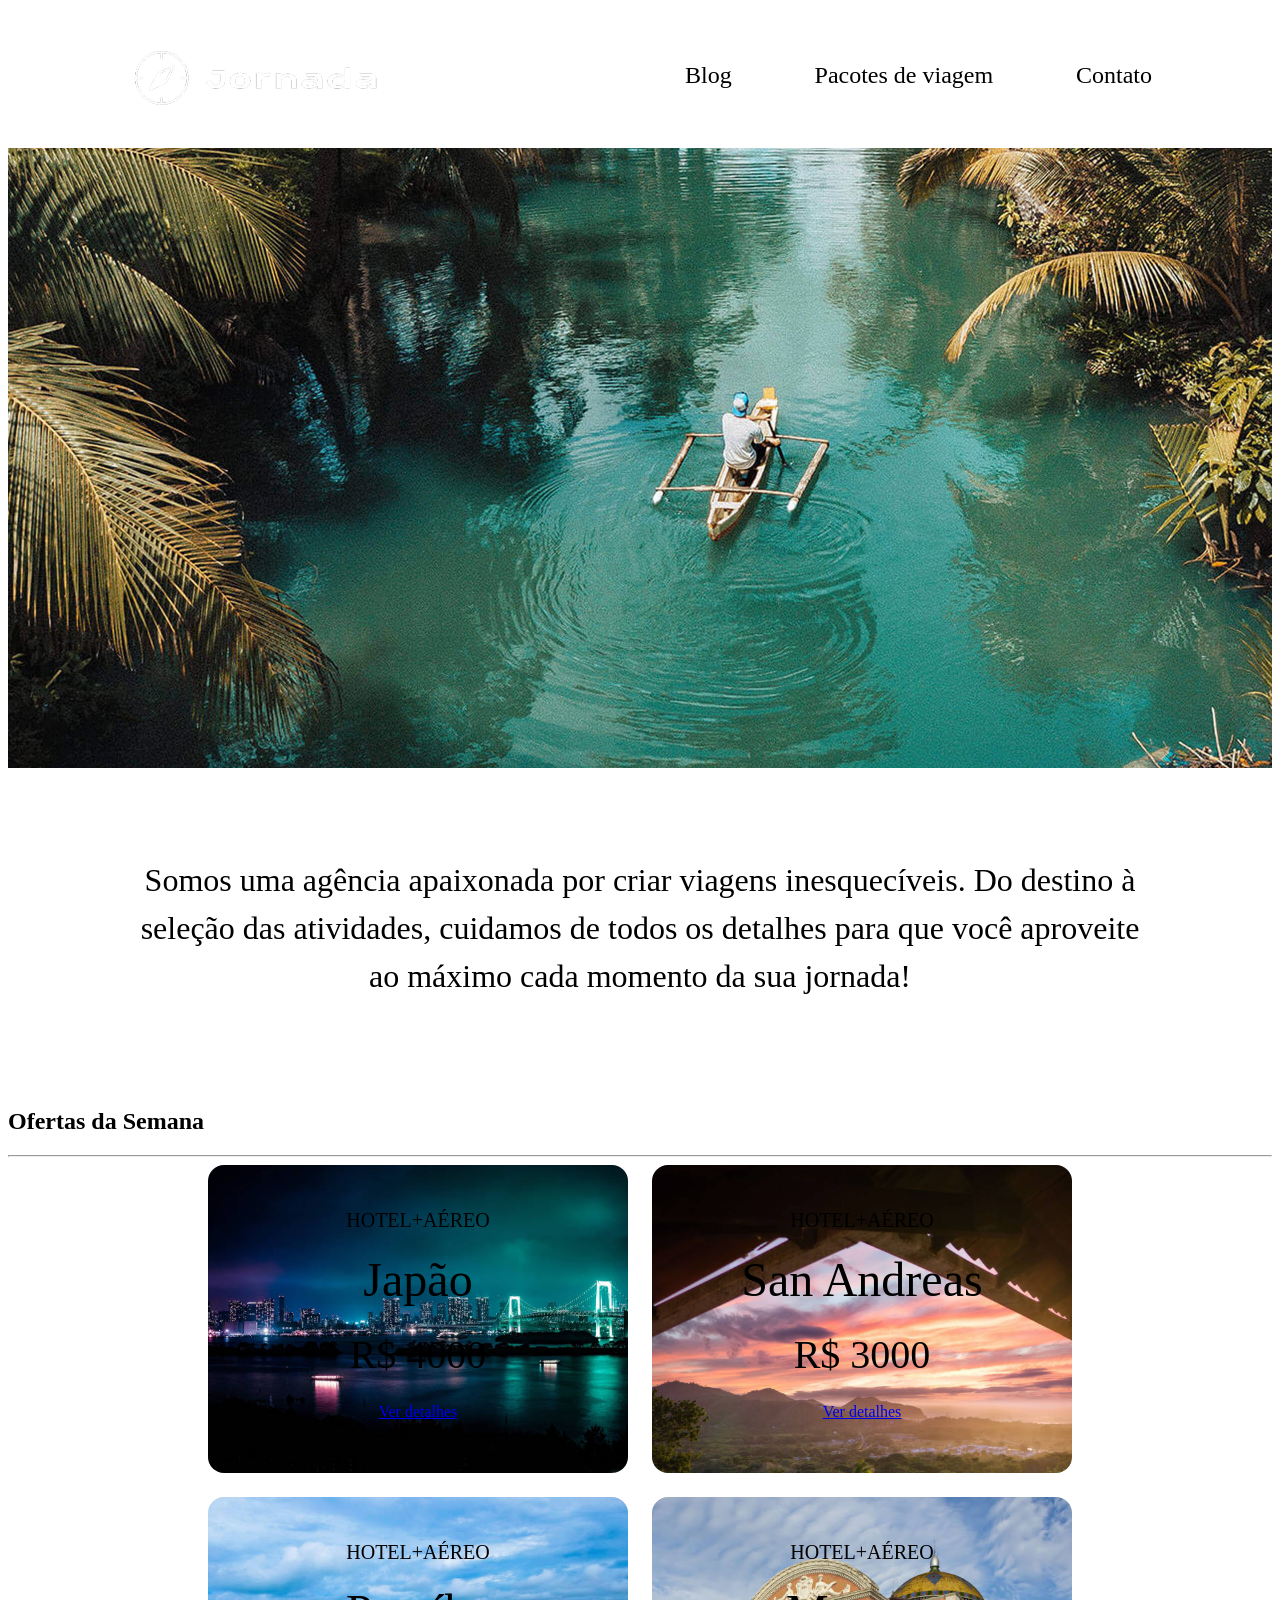
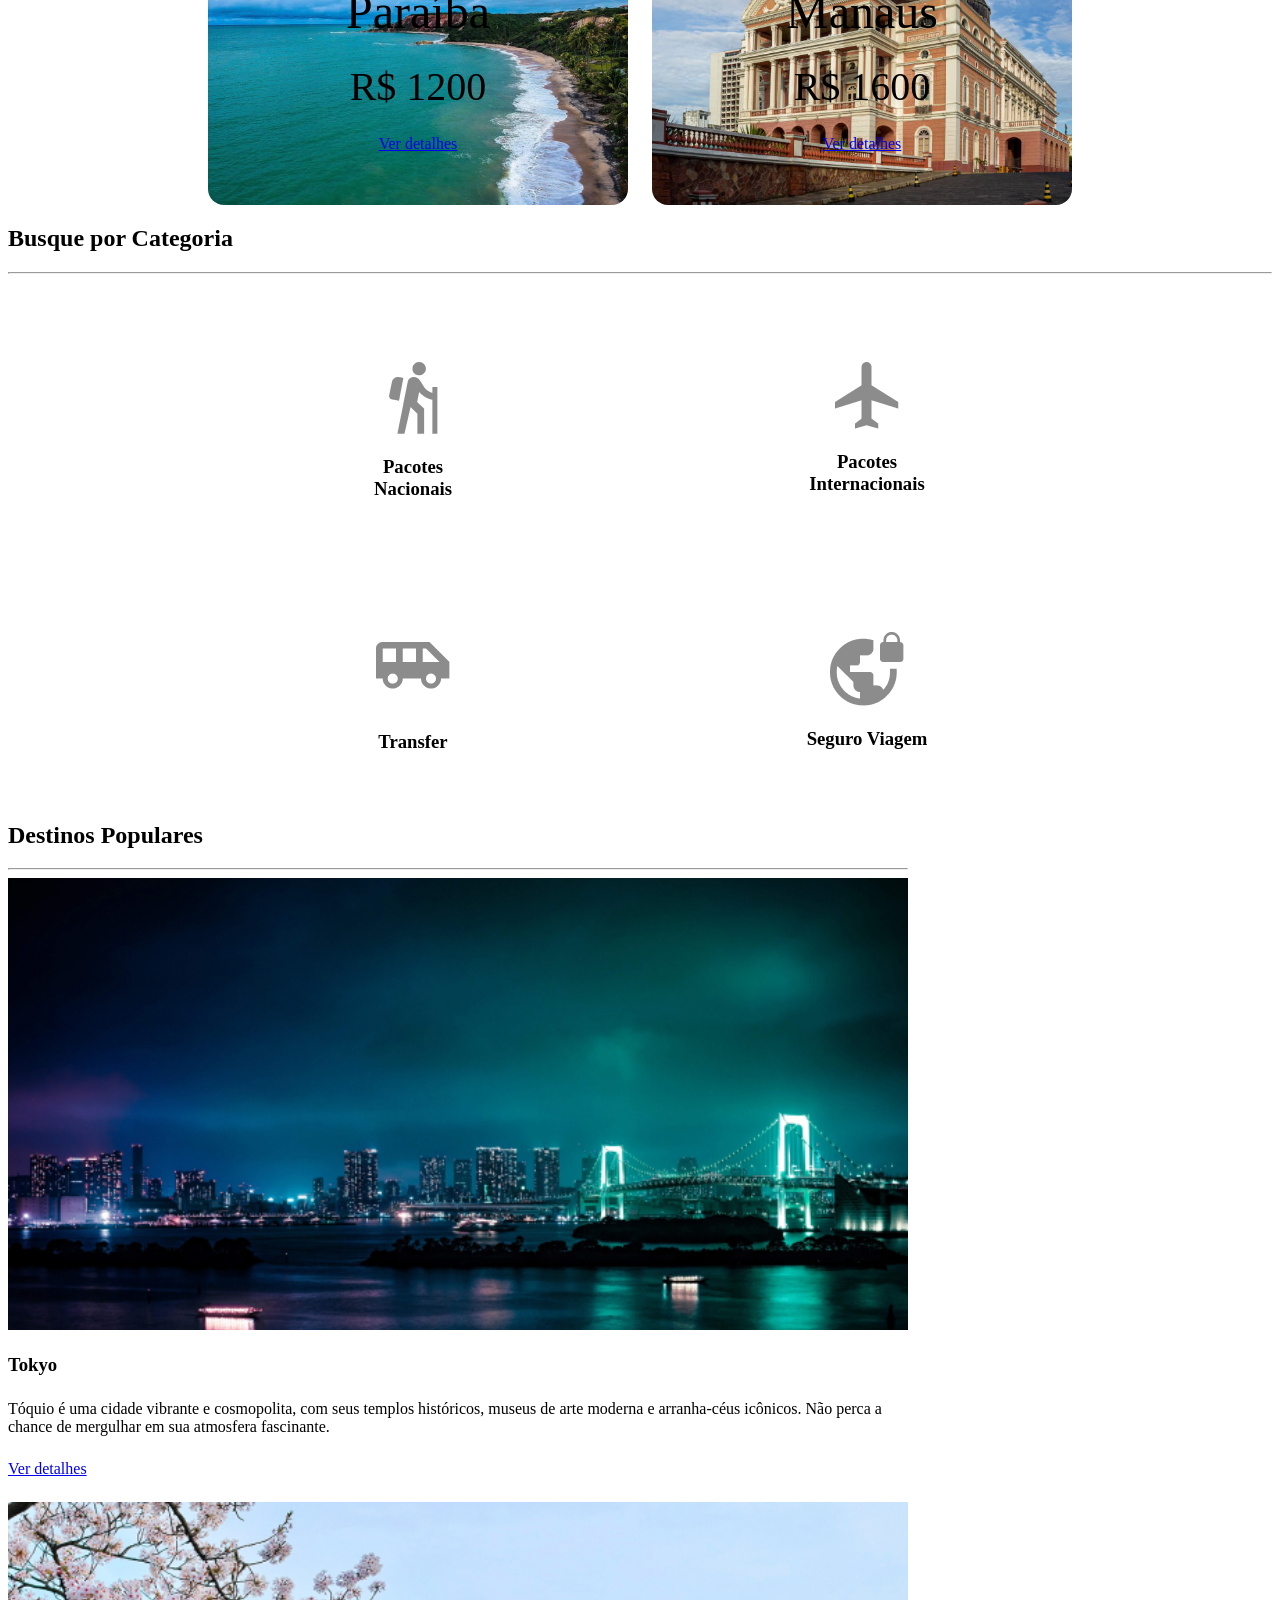
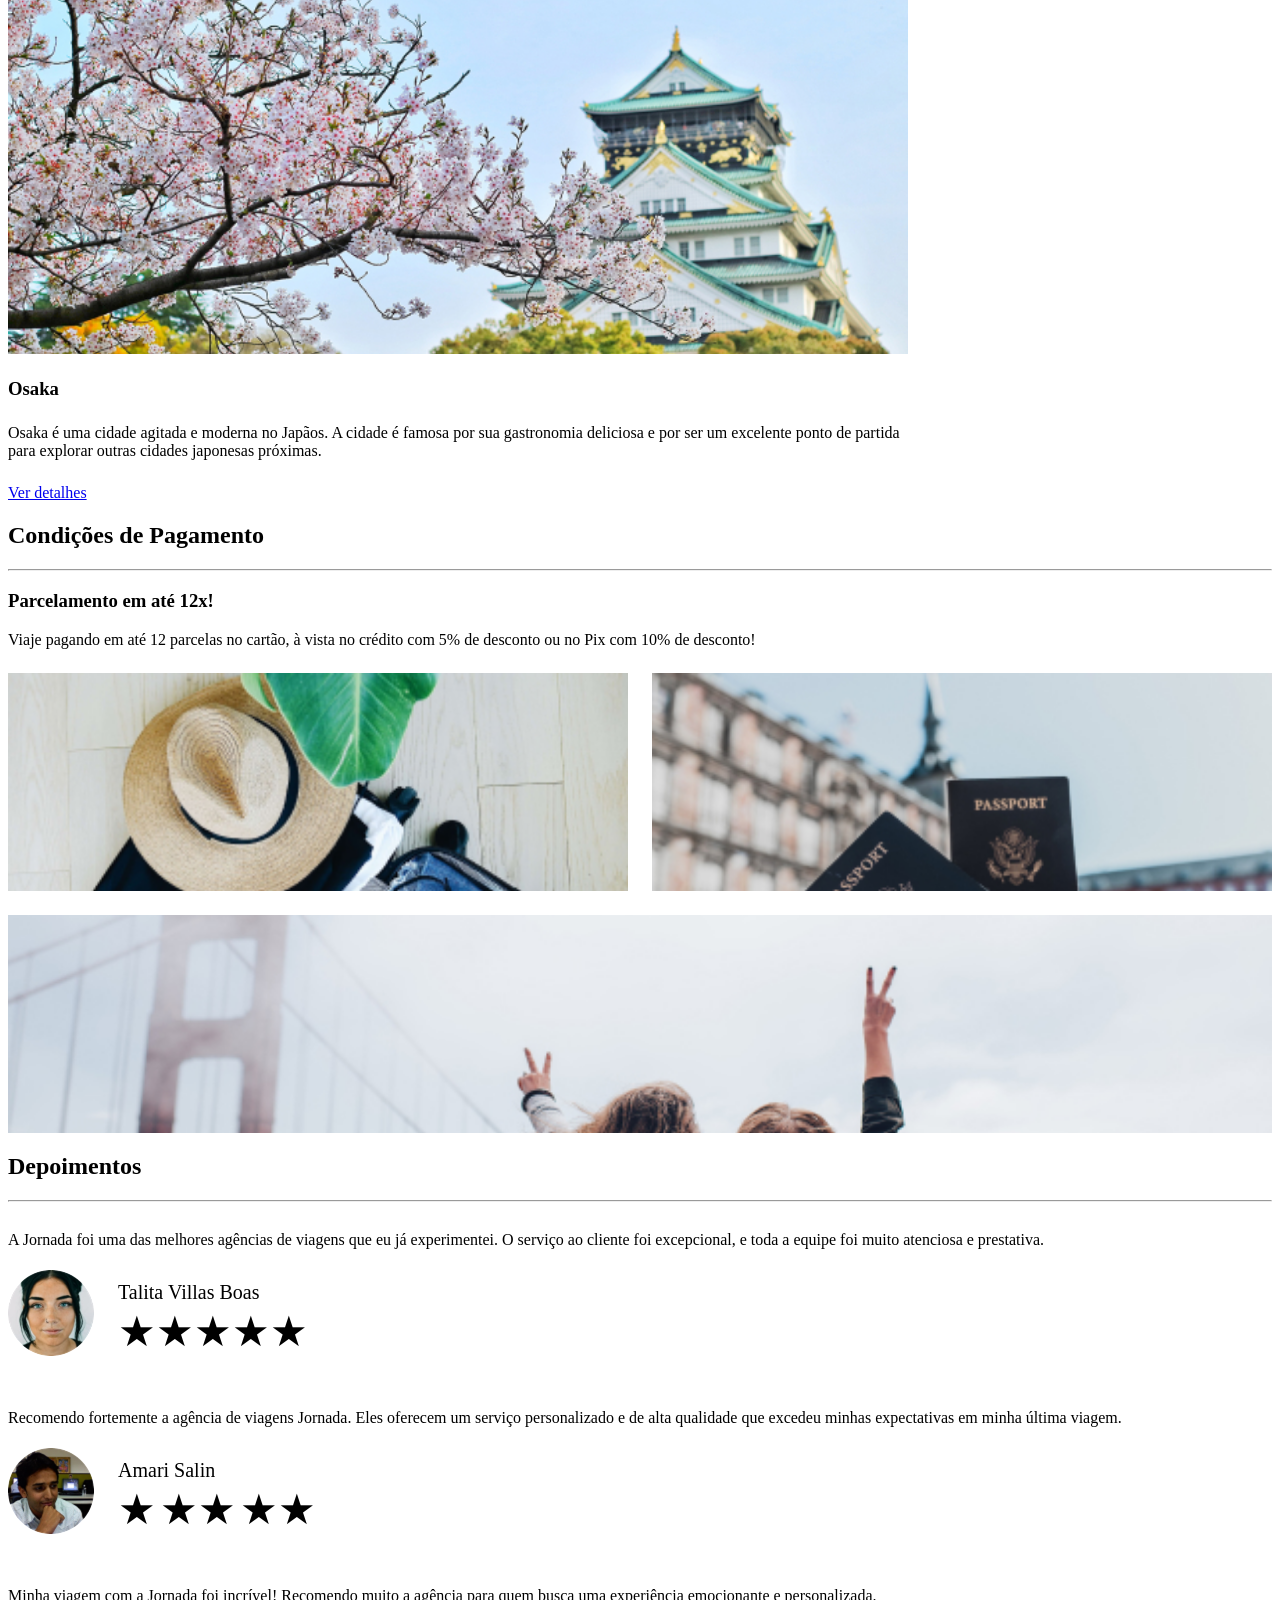
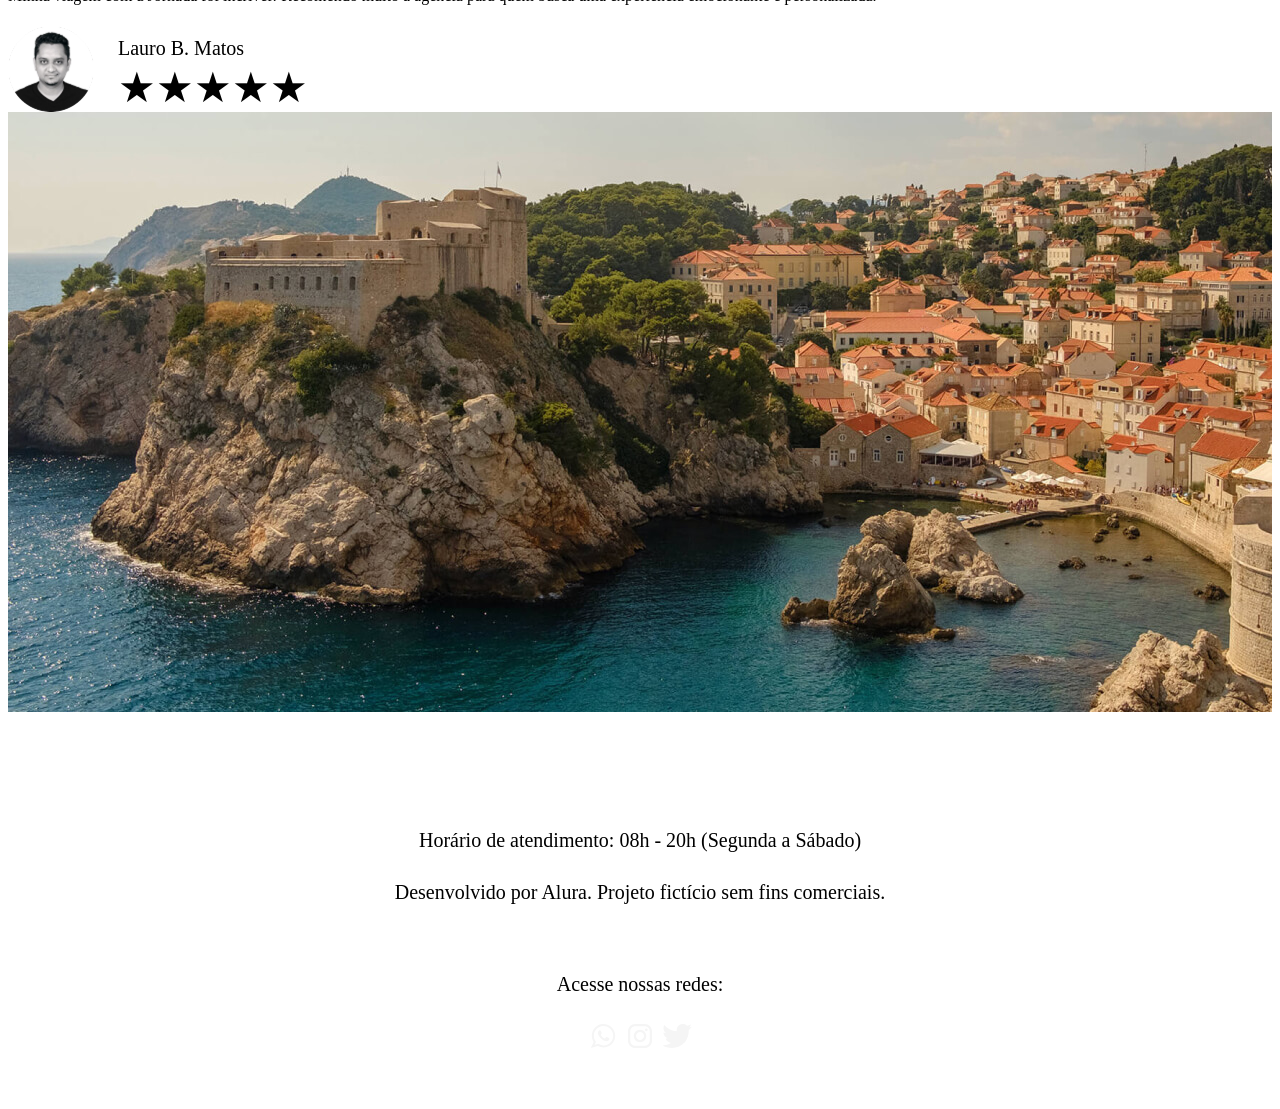
==== commit 67a89b2b: "Corrige bugs na sessao de destinos" ====
--- a/index.html
+++ b/index.html
@@ -49,7 +49,7 @@
               </li>
               <li>
                 <a
-                  href="pacotes.html"
+                  href="packages.html"
                   title="Acessar Pacotes de viagem"
                   target="_blank"
                   >Pacotes de viagem</a
@@ -198,9 +198,9 @@
           <hr />
         </div>
         <div class="destination-items">
-          <article class="item">
-            <header>
-              <div class="img-item tokyo"></div>
+          <article class="item tokyo">
+            <header>
+              <div class="img-item"></div>
               <h3 class="content-title">Tokyo</h3>
             </header>
             <p class="content-text">
@@ -210,7 +210,7 @@
             </p>
             <footer>
               <a
-                href=""
+                href="#"
                 class="button"
                 target="_blank"
                 title="Veja mais detalhes do destino Tokyo"
@@ -218,19 +218,19 @@
               >
             </footer>
           </article>
-          <article class="item">
-            <header>
-              <div class="img-item osaka"></div>
-              <h3>Osaka</h3>
-            </header>
-            <p>
+          <article class="item osaka">
+            <header>
+              <div class="img-item"></div>
+              <h3 class="content-title">Osaka</h3>
+            </header>
+            <p class="content-text">
               Osaka é uma cidade agitada e moderna no Japãos. A cidade é famosa
               por sua gastronomia deliciosa e por ser um excelente ponto de
               partida para explorar outras cidades japonesas próximas.
             </p>
             <footer>
               <a
-                href=""
+                href="#"
                 class="button"
                 target="_blank"
                 title="Veja mais detalhes do destino Osaka"
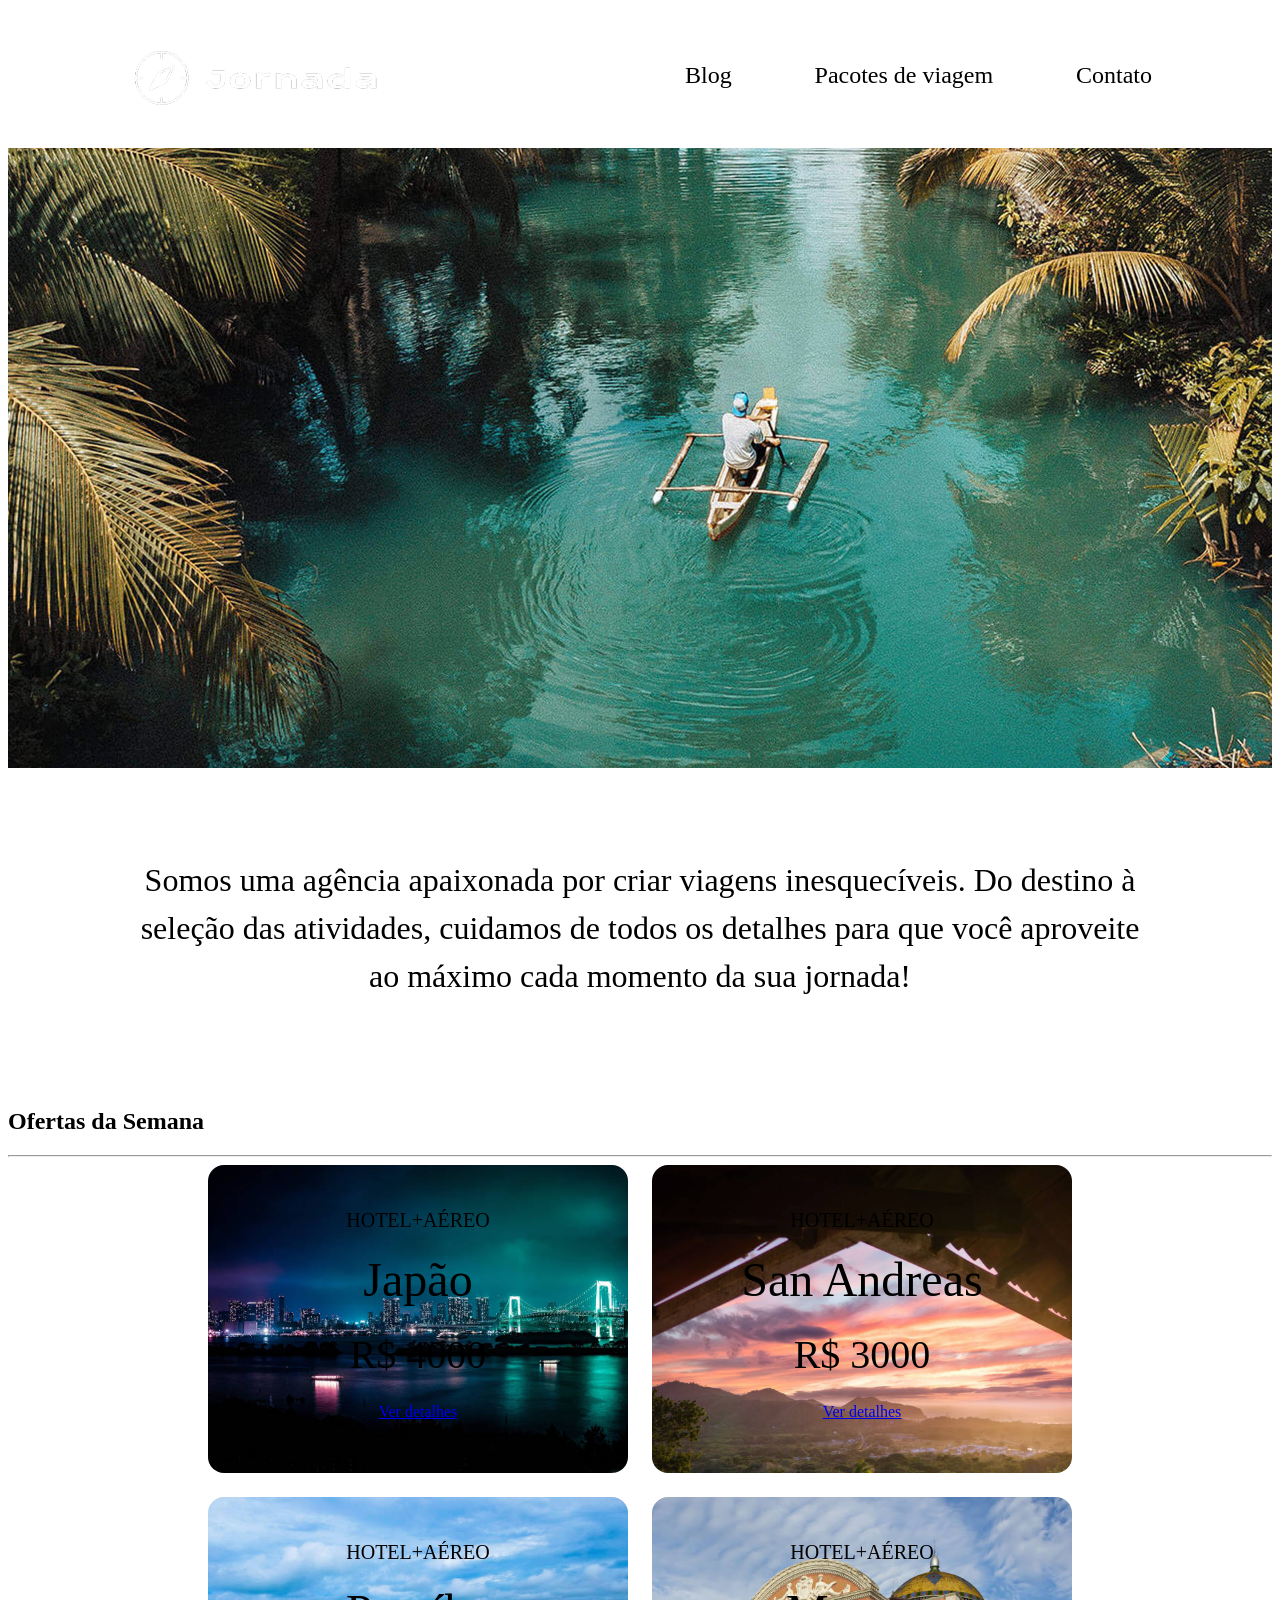
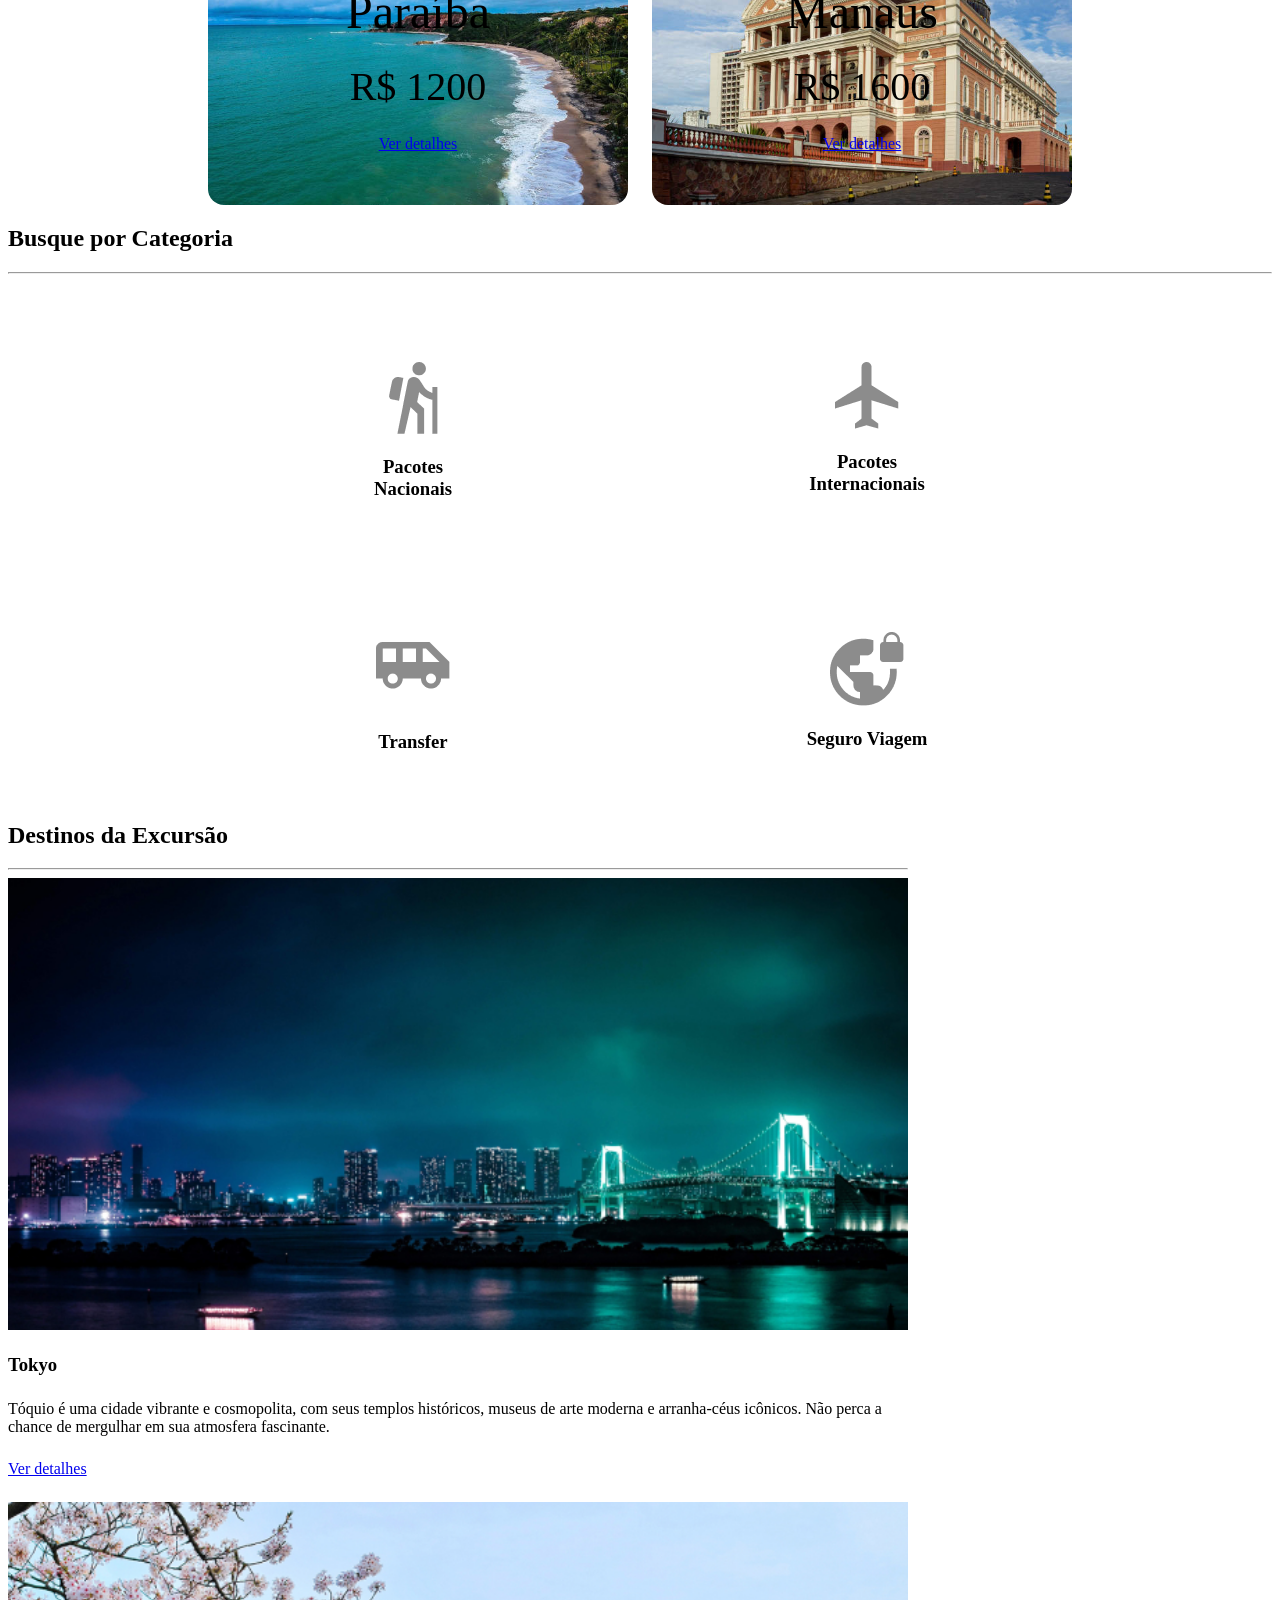
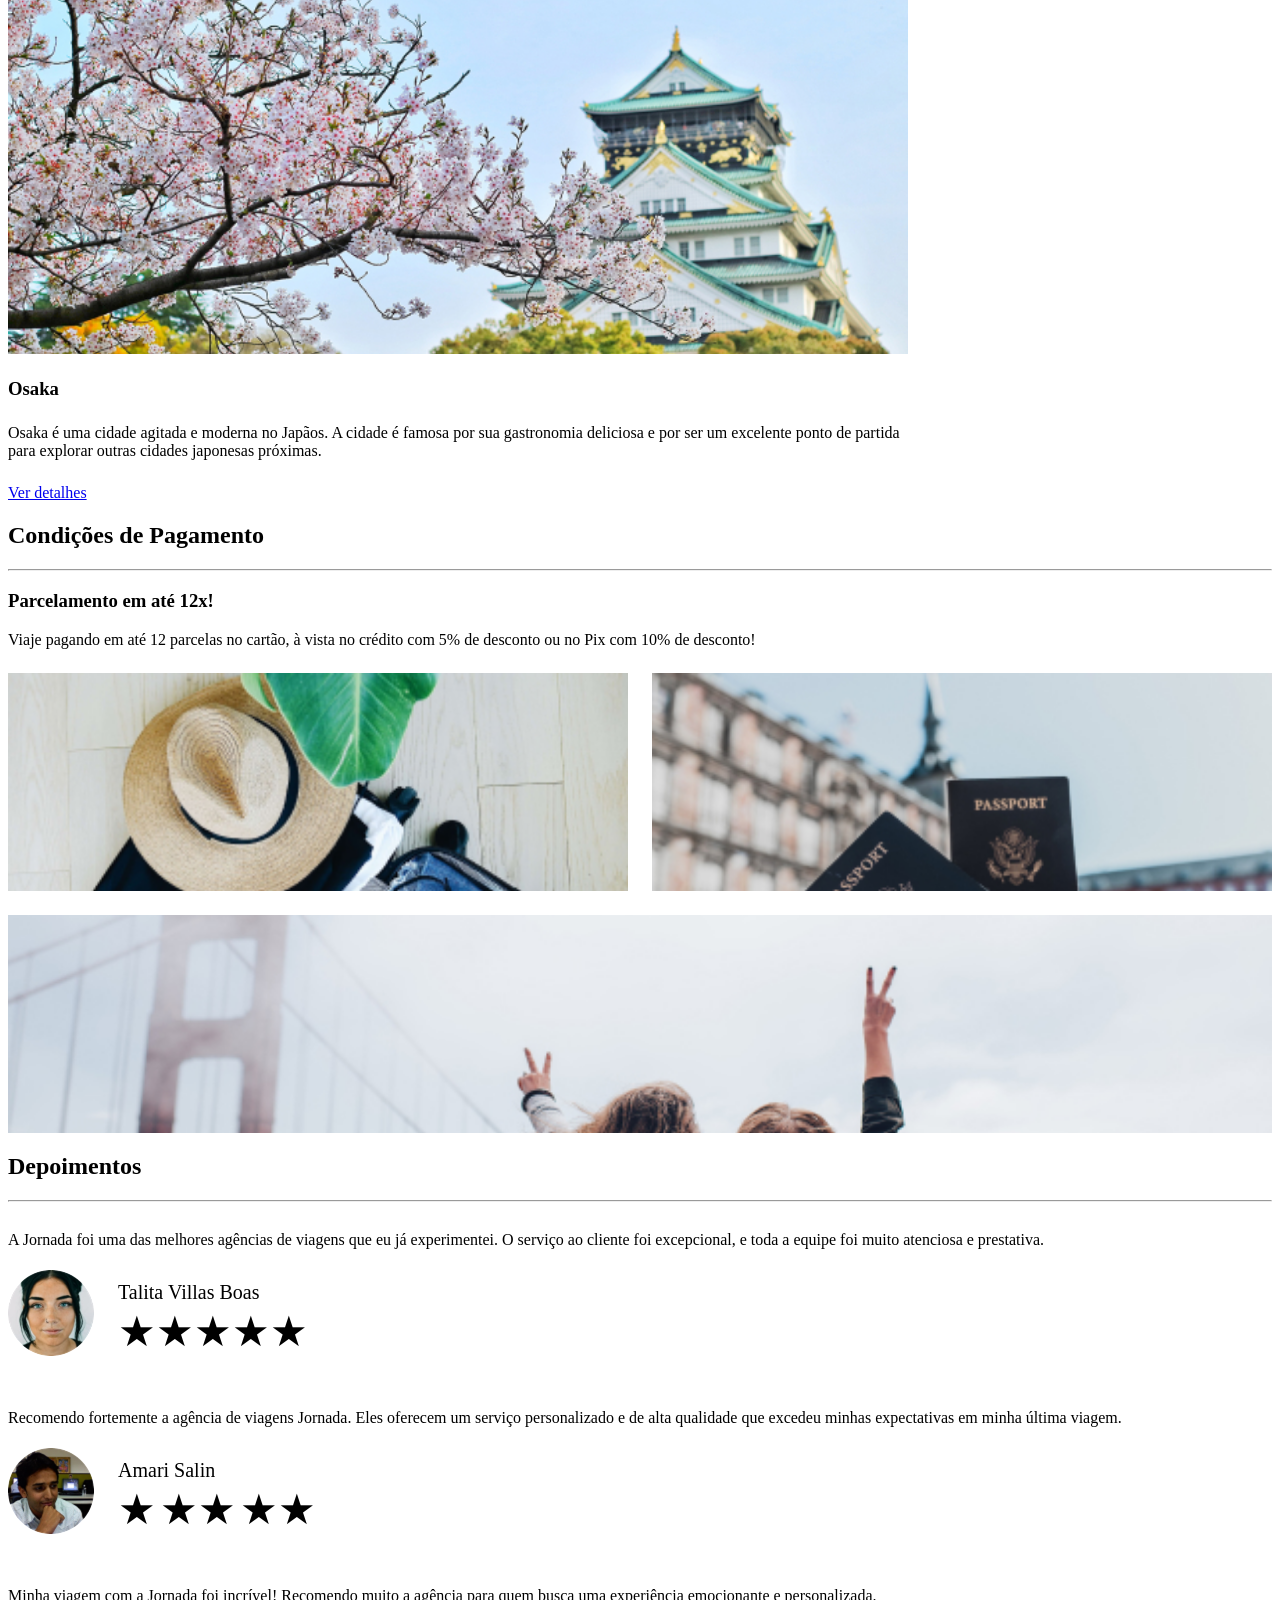
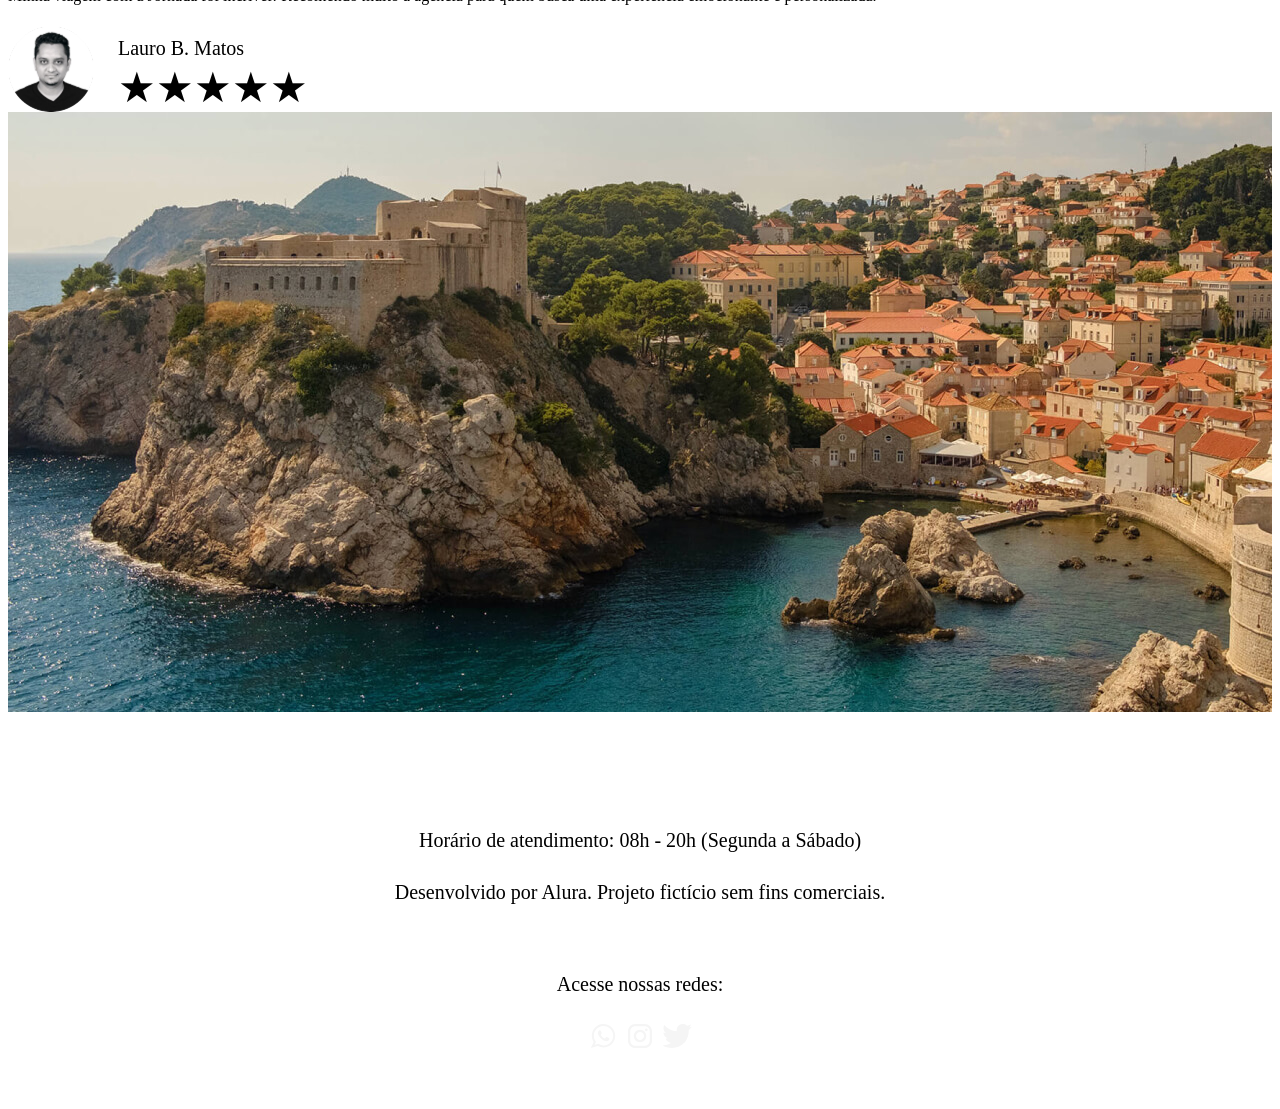
==== commit d585f392: "Corrige section destinations do index" ====
--- a/index.html
+++ b/index.html
@@ -194,7 +194,7 @@
       </section>
       <section class="destinations">
         <div class="section-title">
-          <h2>Destinos Populares</h2>
+          <h2>Destinos da Excursão</h2>
           <hr />
         </div>
         <div class="destination-items">
@@ -344,7 +344,6 @@
         <div class="hero-img"></div>
       </section>
     </main>
-
     <footer class="main-footer">
       <div class="footer-content">
         <img
